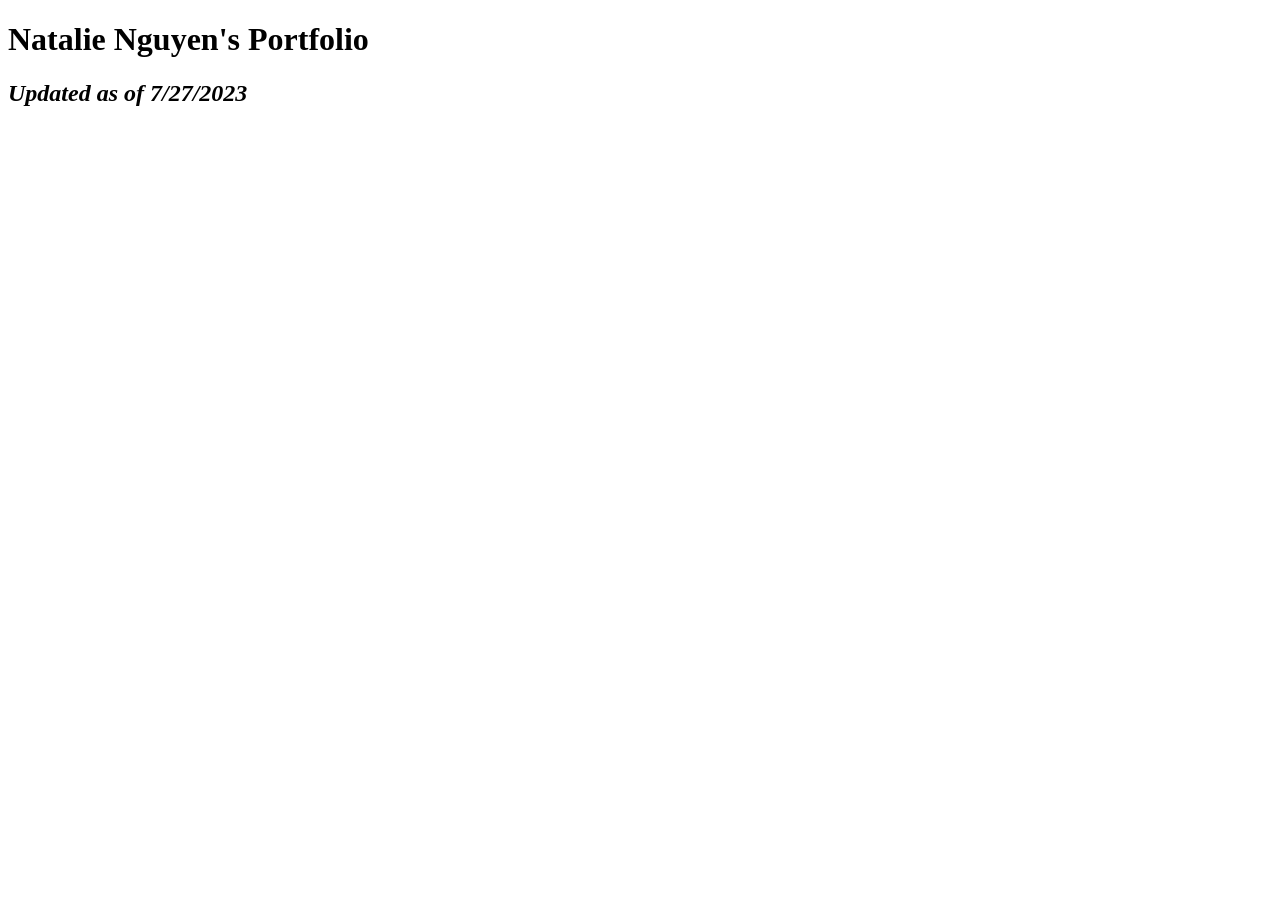
==== index.html @ ccc2b7fa "Update index.html" ====
<!DOCTYPE html>
    <html lang="en">
    <head>
        <meta charset="UTF-8">
        <meta name="viewport" content="width=device-width, initial-scale=1.0">

        <!--==================== UNICONS ====================-->
        
        
        <!--==================== SWIPER CSS ====================-->
        <link rel="stylesheet" href="">
        
        <!--==================== CSS ====================-->
        <link rel="stylesheet" href="">

        <title>Natalie Nguyen's Portfolio</title>
    </head>
    <body>
        <!--==================== HEADER ====================-->
        <header class="header" id="header">
            <h1>Natalie Nguyen's Portfolio</h1>
                <em><h2>Updated as of 7/27/2023</h2>
            </em>
            </p>
        </header>

        <!--==================== MAIN ====================-->
        <main class="main">
            <!--==================== HOME ====================-->
            <section class="home section" id="home">
                
            </section>

            <!--==================== ABOUT ====================-->
            <section class="about section" id="about">
                
            </section>

            <!--==================== SKILLS ====================-->
            <section class="skills section" id="skills">

            </section>

            <!--==================== QUALIFICATION ====================-->
            <section class="qualification section">

            </section>

            <!--==================== SERVICES ====================-->
            <section class="services section" id="services">
                
            </section>

            <!--==================== PORTFOLIO ====================-->
            <section class="portfolio section" id="portfolio">
                
            </section>

            <!--==================== PROJECT IN MIND ====================-->
            <section class="project section">

            </section>

            <!--==================== TESTIMONIAL ====================-->
            <section class="testimonial section">
                
            </section>

            <!--==================== CONTACT ME ====================-->
            <section class="contact section" id="contact">

            </section>
        </main>

        <!--==================== FOOTER ====================-->
        <footer class="footer">
         
        </footer>
        
        <!--==================== SCROLL TOP ====================-->
        

        <!--==================== SWIPER JS ====================-->
        <script src=""></script>

        <!--==================== MAIN JS ====================-->
        <script src=""></script>
    </body>
</html>
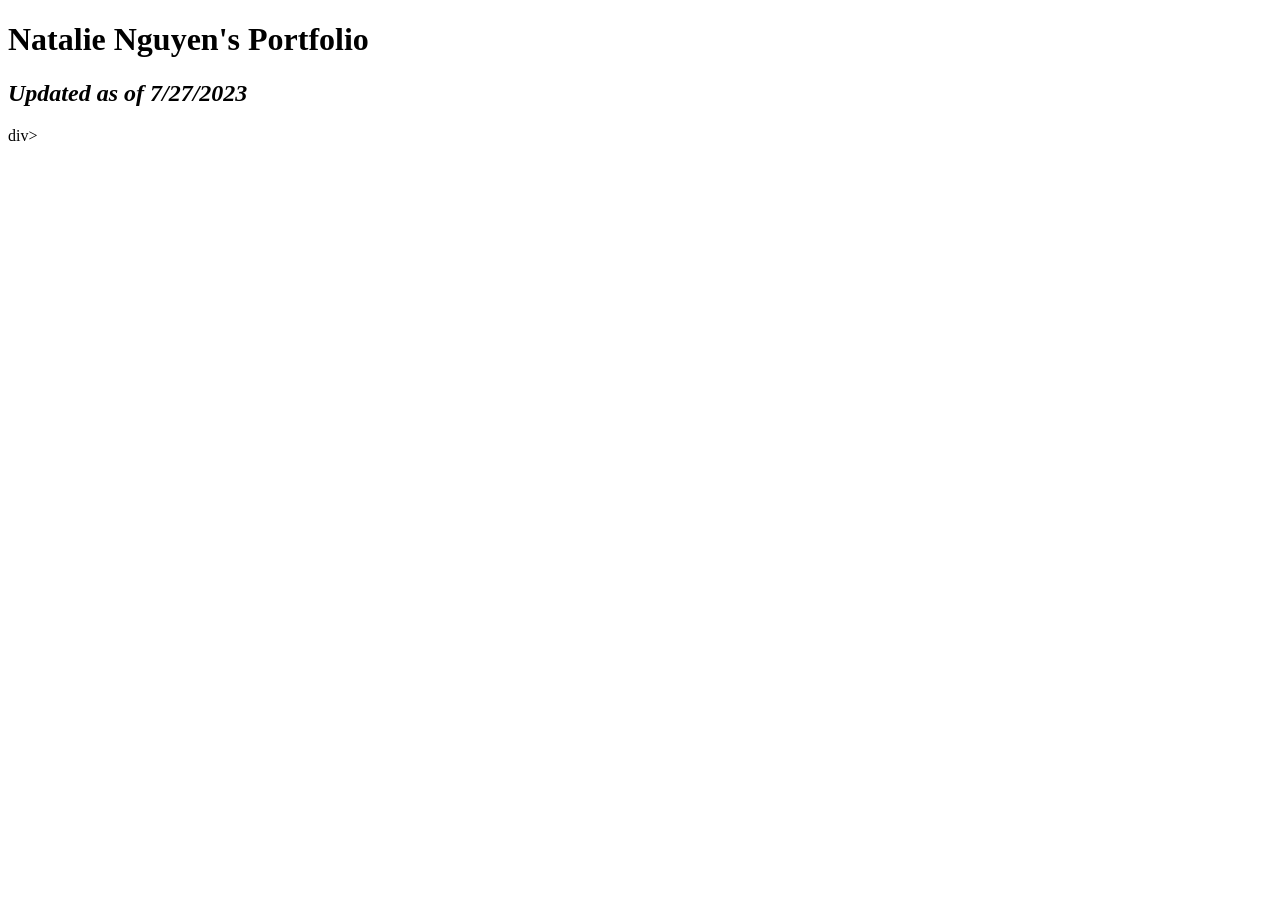
==== commit 92f9c23e: "Update index.html" ====
--- a/index.html
+++ b/index.html
@@ -23,7 +23,6 @@
             </em>
             </p>
         </header>
-
         <!--==================== MAIN ====================-->
         <main class="main">
             <!--==================== HOME ====================-->
@@ -33,9 +32,16 @@
 
             <!--==================== ABOUT ====================-->
             <section class="about section" id="about">
-                
+                <script>
+                    $(function(){
+                        $("#includedContent").load("about.html");
+                    });
+                </script>
             </section>
 
+            <body>
+                <div id="includedContent"></div>div>
+            </body>
             <!--==================== SKILLS ====================-->
             <section class="skills section" id="skills">
 
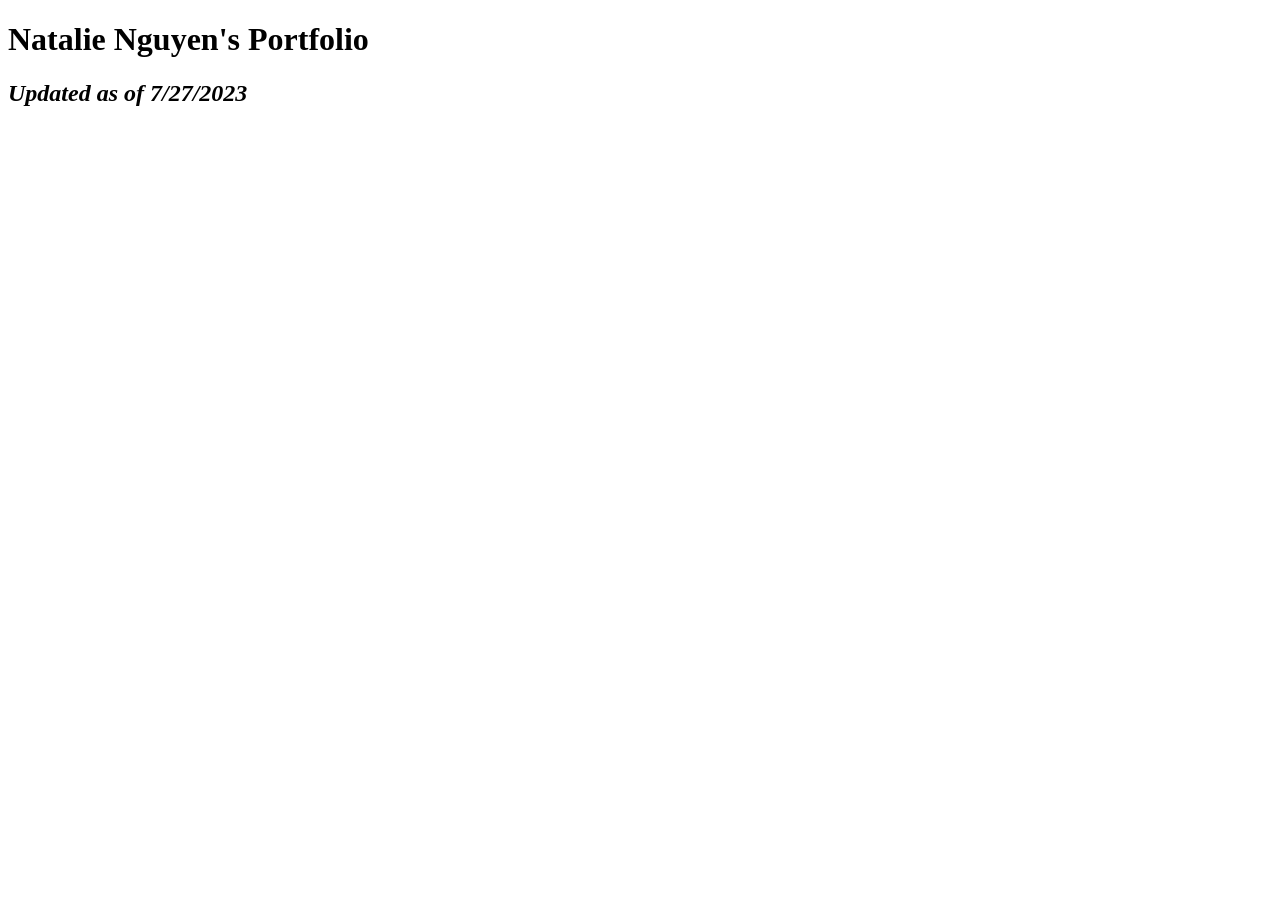
==== commit 7d41535a: "Update index.html" ====
--- a/index.html
+++ b/index.html
@@ -23,6 +23,20 @@
             </em>
             </p>
         </header>
+
+        <section class="about section" id="about">
+            <script>
+                $(function(){
+                    $("#includedContent").load("about.html");
+                });
+            </script>
+        </section>
+
+        <body>
+            <div id="includedContent"></div>
+        </body>
+
+    </section>
         <!--==================== MAIN ====================-->
         <main class="main">
             <!--==================== HOME ====================-->
@@ -31,17 +45,7 @@
             </section>
 
             <!--==================== ABOUT ====================-->
-            <section class="about section" id="about">
-                <script>
-                    $(function(){
-                        $("#includedContent").load("about.html");
-                    });
-                </script>
-            </section>
-
-            <body>
-                <div id="includedContent"></div>div>
-            </body>
+        
             <!--==================== SKILLS ====================-->
             <section class="skills section" id="skills">
 
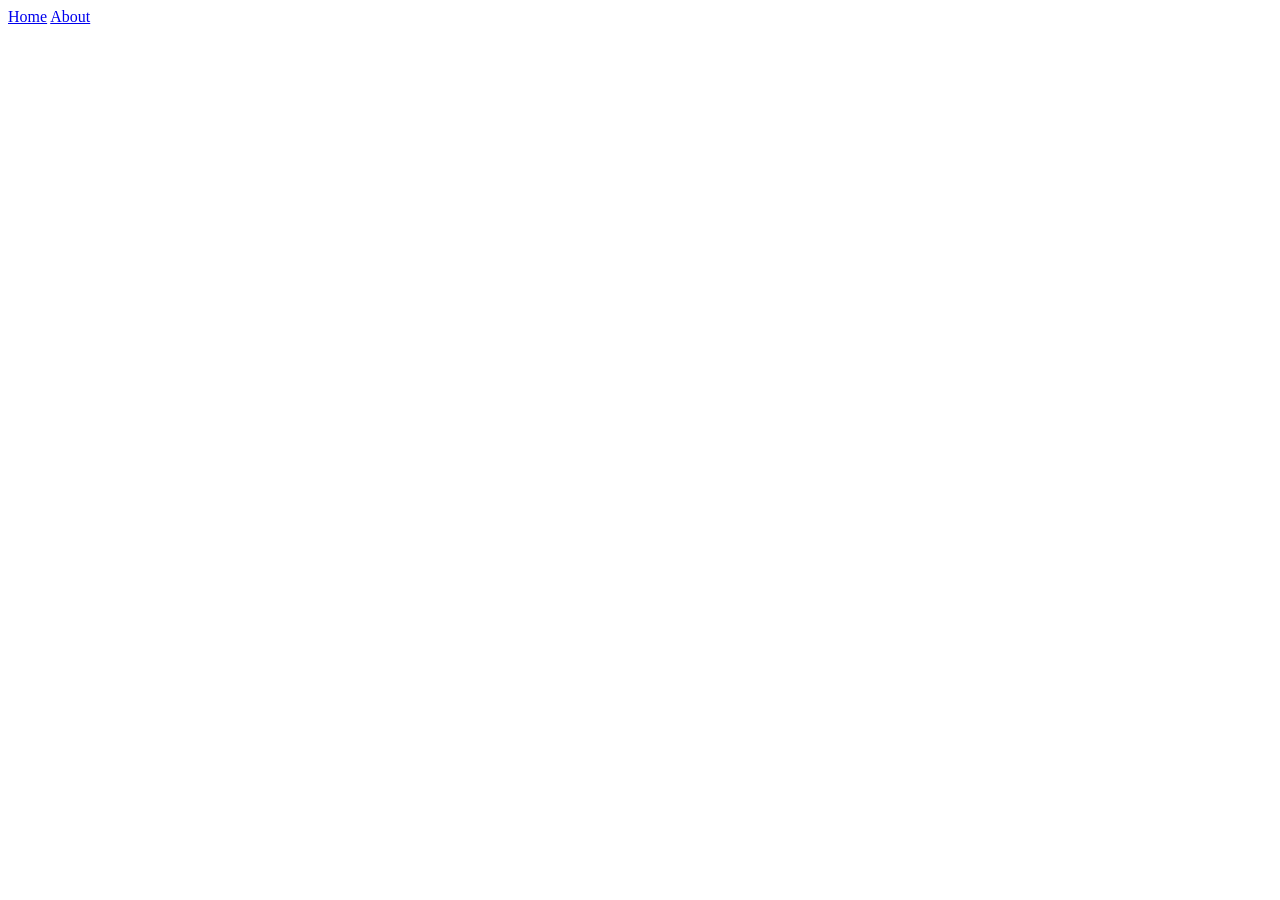
==== commit b8549a41: "Update index.html" ====
--- a/index.html
+++ b/index.html
@@ -1,99 +1,15 @@
 <!DOCTYPE html>
-    <html lang="en">
-    <head>
-        <meta charset="UTF-8">
-        <meta name="viewport" content="width=device-width, initial-scale=1.0">
-
-        <!--==================== UNICONS ====================-->
-        
-        
-        <!--==================== SWIPER CSS ====================-->
-        <link rel="stylesheet" href="">
-        
-        <!--==================== CSS ====================-->
-        <link rel="stylesheet" href="">
-
-        <title>Natalie Nguyen's Portfolio</title>
-    </head>
-    <body>
-        <!--==================== HEADER ====================-->
-        <header class="header" id="header">
-            <h1>Natalie Nguyen's Portfolio</h1>
-                <em><h2>Updated as of 7/27/2023</h2>
-            </em>
-            </p>
-        </header>
-
-        <section class="about section" id="about">
-            <script>
-                $(function(){
-                    $("#includedContent").load("about.html");
-                });
-            </script>
-        </section>
-
-        <body>
-            <div id="includedContent"></div>
-        </body>
-
-    </section>
-        <!--==================== MAIN ====================-->
-        <main class="main">
-            <!--==================== HOME ====================-->
-            <section class="home section" id="home">
-                
-            </section>
-
-            <!--==================== ABOUT ====================-->
-        
-            <!--==================== SKILLS ====================-->
-            <section class="skills section" id="skills">
-
-            </section>
-
-            <!--==================== QUALIFICATION ====================-->
-            <section class="qualification section">
-
-            </section>
-
-            <!--==================== SERVICES ====================-->
-            <section class="services section" id="services">
-                
-            </section>
-
-            <!--==================== PORTFOLIO ====================-->
-            <section class="portfolio section" id="portfolio">
-                
-            </section>
-
-            <!--==================== PROJECT IN MIND ====================-->
-            <section class="project section">
-
-            </section>
-
-            <!--==================== TESTIMONIAL ====================-->
-            <section class="testimonial section">
-                
-            </section>
-
-            <!--==================== CONTACT ME ====================-->
-            <section class="contact section" id="contact">
-
-            </section>
-        </main>
-
-        <!--==================== FOOTER ====================-->
-        <footer class="footer">
-         
-        </footer>
-        
-        <!--==================== SCROLL TOP ====================-->
-        
-
-        <!--==================== SWIPER JS ====================-->
-        <script src=""></script>
-
-        <!--==================== MAIN JS ====================-->
-        <script src=""></script>
-    </body>
+<html lang="en">
+  <head>
+    <meta charset="UTF-8" />
+    <meta http-equiv="X-UA-Compatible" content="IE=edge" />
+    <meta name="viewport" content="width=device-width, initial-scale=1.0" />
+    <title>Business website</title>
+  </head>
+  <body>
+    <nav>
+      <a href="./index.html">Home</a>
+      <a href="./about.html">About</a>
+    </nav>
+  </body>
 </html>
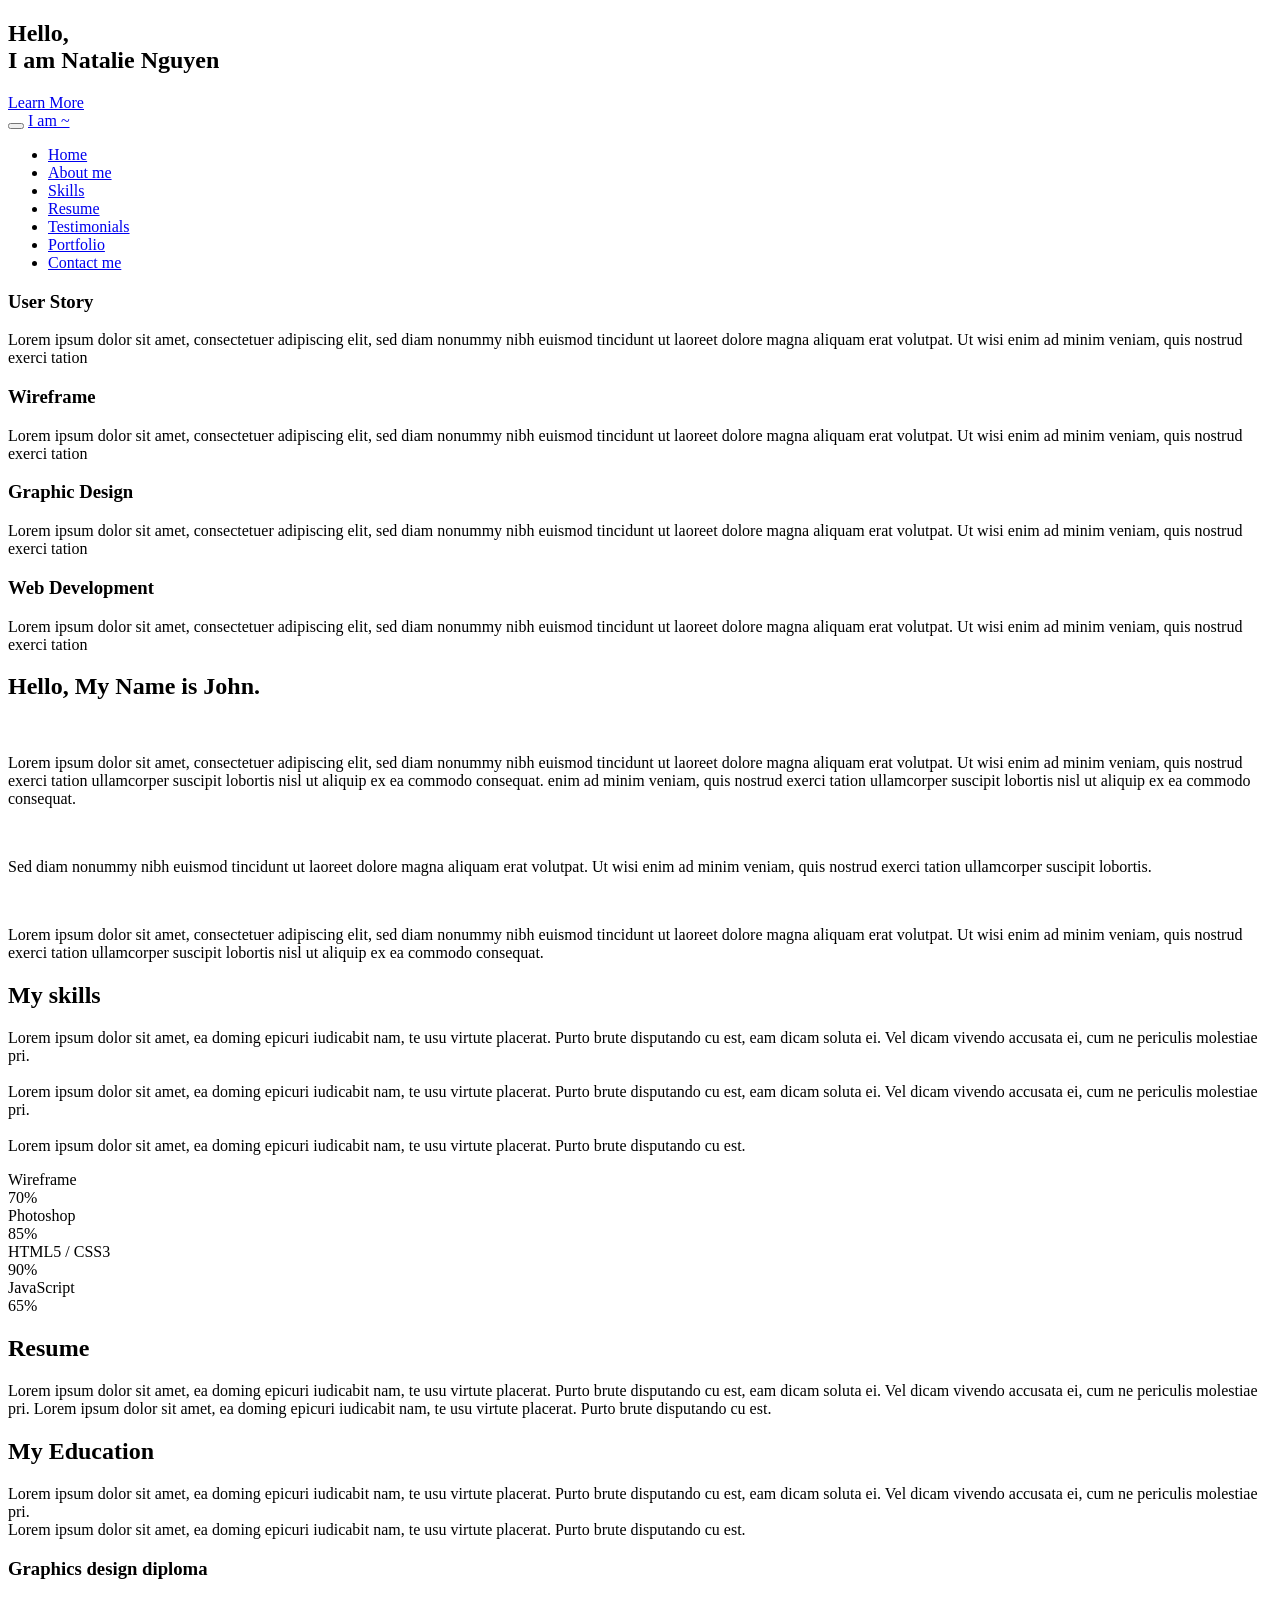
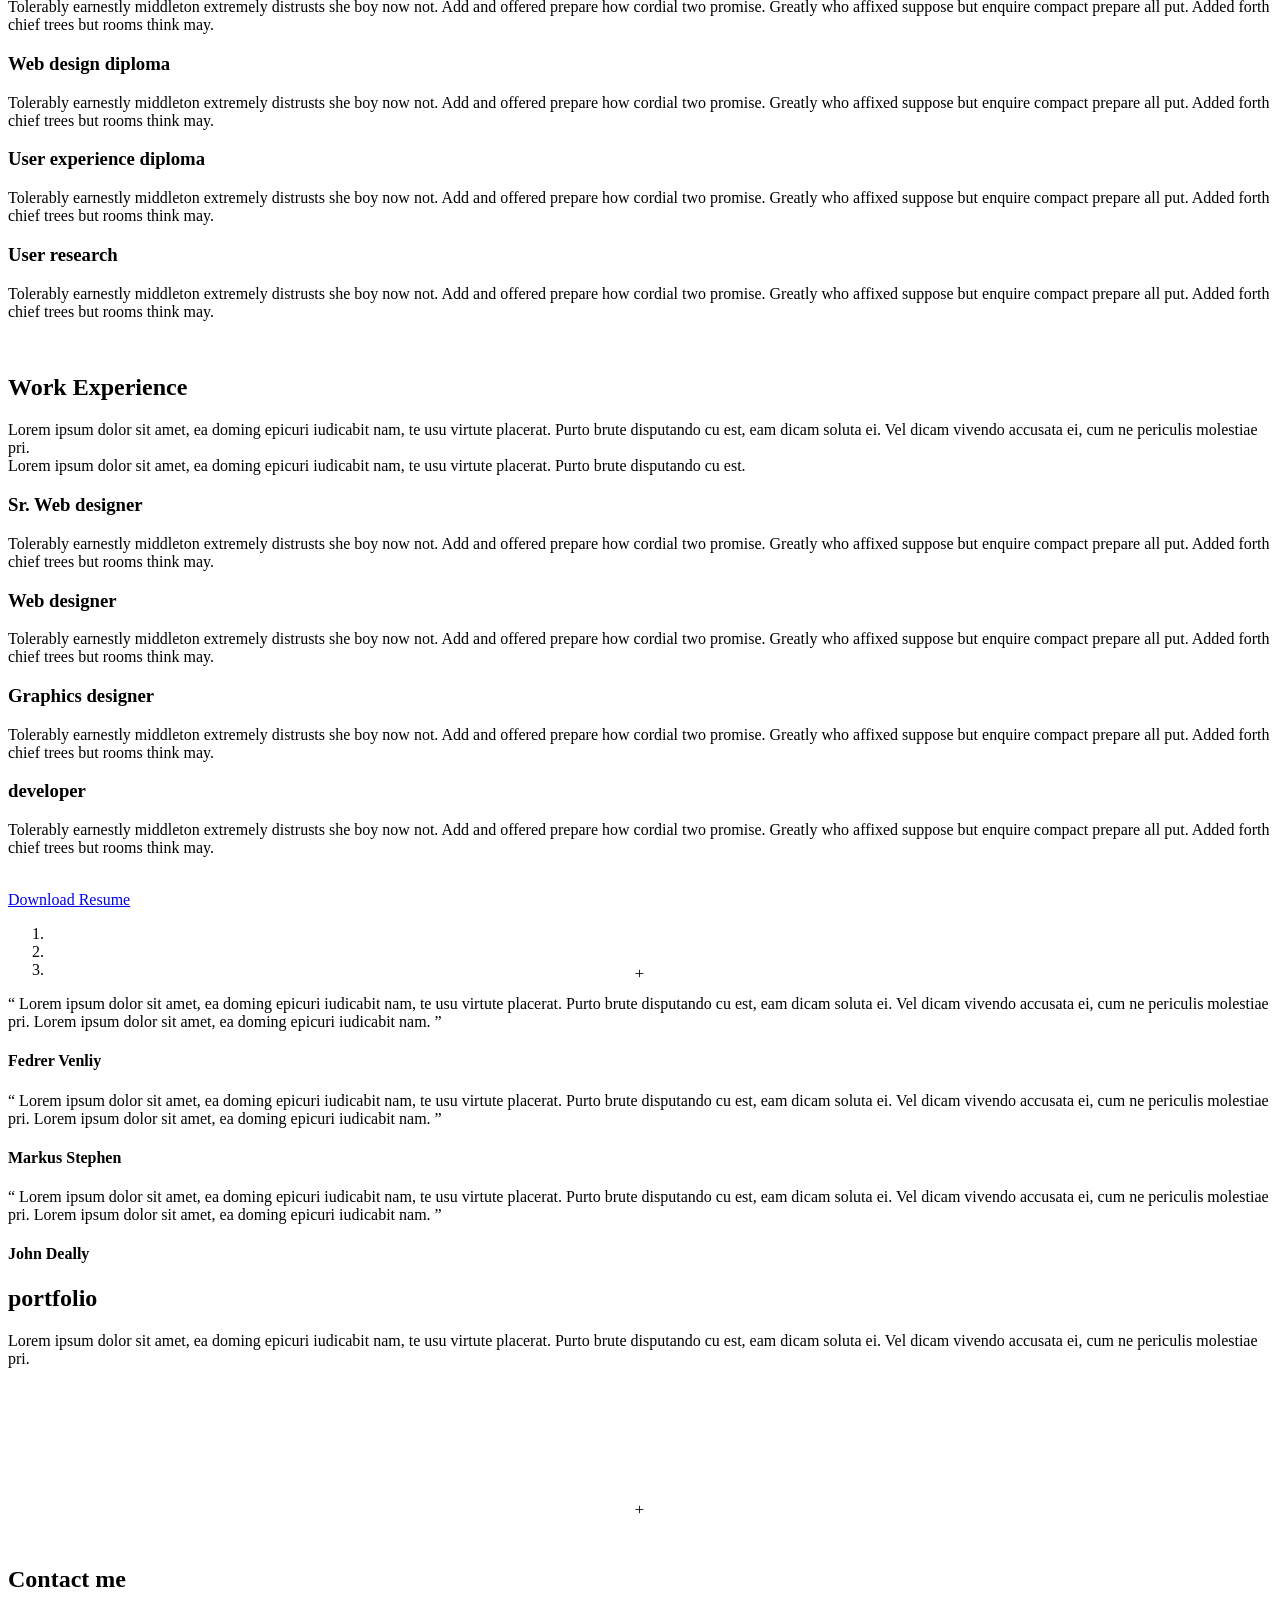
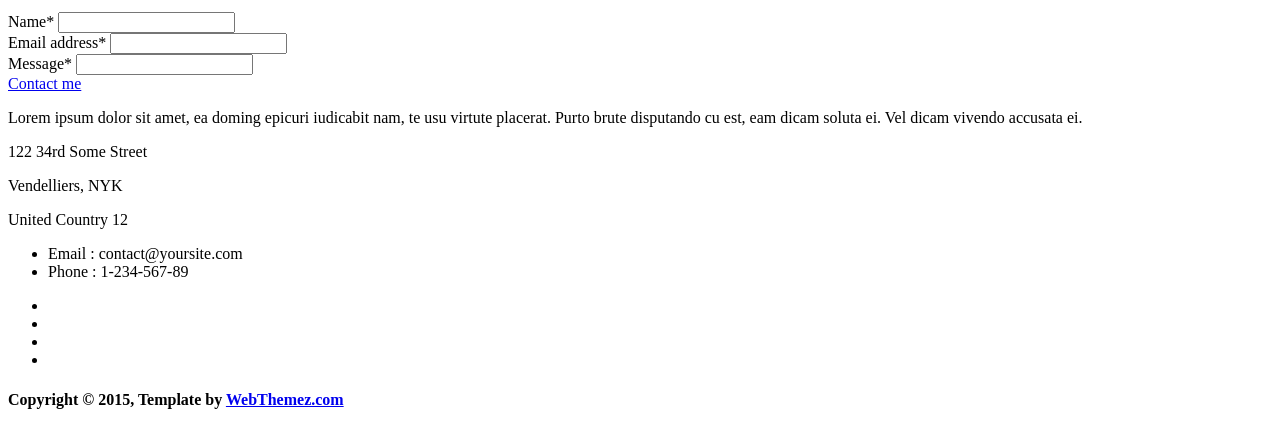
==== commit 6ce38a51: "Update index.html" ====
--- a/index.html
+++ b/index.html
@@ -1,15 +1,670 @@
 <!DOCTYPE html>
 <html lang="en">
   <head>
-    <meta charset="UTF-8" />
-    <meta http-equiv="X-UA-Compatible" content="IE=edge" />
-    <meta name="viewport" content="width=device-width, initial-scale=1.0" />
-    <title>Business website</title>
+    <meta charset="utf-8">
+    <meta http-equiv="X-UA-Compatible" content="IE=edge">
+    
+    <title>Natalie Nguyen Portfolio</title>
+
+    <!-- Mobile Specific Metas
+  ================================================== -->
+    <meta name="viewport" content="width=device-width, initial-scale=1">
+    
+    <!-- CSS
+  ================================================== -->
+    <!-- Bootstrap -->
+    <link href="assets/css/bootstrap.min.css" rel="stylesheet"> 
+    <link rel="stylesheet" href="css/font-awesome.min.css"> 
+    <link rel="stylesheet" href="css/animate.css"> 
+    <link rel="stylesheet" href="css/prettyPhoto.css"> 
+    <link rel="stylesheet" href="css/style.css"> 
+
+    <!-- HTML5 shim and Respond.js for IE8 support of HTML5 elements and media queries -->
+    <!-- WARNING: Respond.js doesn't work if you view the page via file:// -->
+    <!--[if lt IE 9]>
+      <script src="https://oss.maxcdn.com/html5shiv/3.7.2/html5shiv.min.js"></script>
+      <script src="https://oss.maxcdn.com/respond/1.4.2/respond.min.js"></script>
+    <![endif]-->
   </head>
-  <body>
-    <nav>
-      <a href="./index.html">Home</a>
-      <a href="./about.html">About</a>
-    </nav>
+   <body data-spy="scroll" data-target=".main-nav">
+    
+    <section id="section-banner">
+    	<div class="container">
+    		<div class="row">
+    			<div class="banner-content wow fadeInRight">
+    				<h2 class="title"> 
+	    					Hello,<br/>
+							<span>
+				I am Natalie Nguyen <br/> 
+							</span>
+    				</h2>
+
+    				<a href="#" class="btn btn-default">Learn More</a>
+    			</div>
+    		</div>
+    	</div>
+    </section>
+
+    <!-- section menu start -->
+
+    <section class="section-menu">
+    	<div class="navbar navbar-default main-nav" role="navigation" >
+    		<div class="container" >
+    			<div class="navbar-header">
+    				<button class="navbar-toggle collapsed" data-target="#bs-example-navbar-collapse-1" data-toggle="collapse">
+    					<span class="sr-only"></span>
+    					<span class="icon-bar"></span>
+    					<span class="icon-bar"></span>
+    					<span class="icon-bar"></span>
+    				</button>
+				
+					<a href="#" class="navbar-brand">I am ~</a>
+    			</div>  <!-- navbar-header end -->
+    			<!-- main nav  -->
+
+    			<div class="collapse navbar-collapse navigation" id="bs-example-navbar-collapse-1" role="navigation">
+    				<ul class="nav navbar-nav navbar-right">
+    					<li class="active"><a href="#section-banner">Home </a></li>
+    					<li><a href="#section-profile">About me </a></li>
+    					<li><a href="#section-skill">Skills </a></li>
+    					<li><a href="#section-resume">Resume </a></li>
+    					<li><a href="#section-testimonial">Testimonials </a></li>
+    					<li><a href="#section-portfolio">Portfolio </a></li>
+    					<li><a href="#section-contact">Contact me </a></li>
+    				</ul>
+    			</div><!-- /.navbar-collapse -->
+    		</div><!-- /.container-fluid -->
+    	</div>
+    </section>
+    <!-- section menu end -->
+ <section id="section-overview" class="section-padding">
+		<div class="container">
+			<div class="row">
+						<div class="service-wrapper">
+							<div class="service-inner wow fadeInRight" data-wow-delay=".2s">
+								<i class="fa fa-users"></i>
+								<div class="service-box">
+									<h3>User Story</h3>
+									<p>Lorem ipsum dolor sit amet, consectetuer adipiscing elit, sed diam nonummy nibh euismod tincidunt ut laoreet dolore magna aliquam erat volutpat. Ut wisi enim ad minim veniam, quis nostrud exerci tation</p>
+								</div>
+							</div> <!-- service -inner  -->
+							<div class="service-inner wow fadeInRight" data-wow-delay=".5s">
+								<i class="fa fa-bank"></i>
+								<div class="service-box">
+									<h3>Wireframe</h3>
+									<p>Lorem ipsum dolor sit amet, consectetuer adipiscing elit, sed diam nonummy nibh euismod tincidunt ut laoreet dolore magna aliquam erat volutpat. Ut wisi enim ad minim veniam, quis nostrud exerci tation</p>
+								</div>
+							</div>  <!-- service -inner  -->
+							<div class="service-inner wow fadeInRight" data-wow-delay=".8s">
+								<i class="fa fa-pencil"></i>
+								<div class="service-box">
+									<h3>Graphic Design</h3>
+									<p>Lorem ipsum dolor sit amet, consectetuer adipiscing elit, sed diam nonummy nibh euismod tincidunt ut laoreet dolore magna aliquam erat volutpat. Ut wisi enim ad minim veniam, quis nostrud exerci tation</p>
+								</div>
+							</div> <!-- service -inner  -->
+							<div class="service-inner wow fadeInRight" data-wow-delay="1.1s">
+								<i class="fa fa-globe"></i>
+								<div class="service-box">
+									<h3>Web Development</h3>
+									<p>Lorem ipsum dolor sit amet, consectetuer adipiscing elit, sed diam nonummy nibh euismod tincidunt ut laoreet dolore magna aliquam erat volutpat. Ut wisi enim ad minim veniam, quis nostrud exerci tation</p>
+								</div>
+							</div>  <!-- service -inner  -->
+						</div>
+					</div><!-- row end -->
+		</div>
+	</section>
+	<!-- section overview end -->
+
+	<!-- section profile start -->
+
+	<section id="section-profile" class="section-padding">
+		<div class="profile-bg visible-md visible-lg"></div>
+		<div class="container">
+			<div class="row">
+				<div class="col-md-7 col-sm-12 pull-right">
+					<div class="profile-desc wow fadeInRight">
+						 <h2 class="section-title uppercase">Hello, My Name is John.</h2>
+<br/>
+                                    <p>
+                                        Lorem ipsum dolor sit amet, consectetuer adipiscing elit, sed diam nonummy nibh euismod tincidunt ut laoreet dolore magna aliquam erat volutpat. Ut wisi enim ad minim veniam, quis nostrud exerci tation ullamcorper suscipit lobortis nisl ut aliquip ex ea commodo consequat. enim ad minim veniam, quis nostrud exerci tation ullamcorper suscipit lobortis nisl ut aliquip ex ea commodo consequat.
+                                    </p>
+ <br/>
+ 
+
+                                    <p class="text-grey animated bounceInUp" style="opacity: 1;">
+                                        Sed diam nonummy nibh euismod tincidunt ut laoreet dolore magna aliquam erat volutpat. Ut wisi enim ad minim veniam, quis nostrud exerci tation ullamcorper suscipit lobortis.
+                                    </p>
+<br/>
+                                    <p class="text-grey animated bounceInUp" style="opacity: 1;">
+                                        Lorem ipsum dolor sit amet, consectetuer adipiscing elit, sed diam nonummy nibh euismod tincidunt ut laoreet dolore magna aliquam erat volutpat. Ut wisi enim ad minim veniam, quis nostrud exerci tation ullamcorper suscipit lobortis nisl ut aliquip ex ea commodo consequat.
+                                    </p>
+					  
+					</div>
+					
+					
+				</div>
+			</div> <!-- row end -->
+		</div><!-- container end -->
+	</section>
+	<!-- section profile end -->
+
+	<!-- section skill start -->
+
+	<section id="section-skill" class="section-padding">
+		<div class="container">
+			<div class="row">
+				<div class="col-md-12">
+					<h2 class="heading-title">My skills</h2>
+				</div>
+				<div class="col-md-6 col-sm-6 wow fadeInLeft">
+					<div class="skill-desc">
+						<p>Lorem ipsum dolor sit amet, ea doming epicuri iudicabit nam, te usu virtute placerat. Purto brute disputando cu est, eam dicam soluta ei. Vel dicam vivendo accusata ei, cum ne periculis molestiae pri. 
+						<br>
+						<br> 
+						Lorem ipsum dolor sit amet, ea doming epicuri iudicabit nam, te usu virtute placerat. Purto brute disputando cu est, eam dicam soluta ei. Vel dicam vivendo accusata ei, cum ne periculis molestiae pri. 
+						<br>
+						<br>
+						Lorem ipsum dolor sit amet, ea doming epicuri iudicabit nam, te usu virtute placerat. Purto brute disputando cu est.</p>
+
+						 
+					</div>
+				</div>
+
+				<div class="col-md-6 col-sm-6 wow fadeInRight" >
+					<div class="skill-box wow fadeInDown" data-wow-delay=".2s">
+						<label> Wireframe</label>
+						<div class="progress">
+							<div class="progress-bar" role="progress-bar" aria-valuemin="0" aria-valuenow="70" aria-valuemax="100" style="width: 70%;" >
+								70%
+							</div>
+						</div>
+					</div>
+					<div class="skill-box wow fadeInDown" data-wow-delay=".4s">
+						<label> Photoshop</label>
+						<div class="progress">
+							<div class="progress-bar" role="progress-bar" aria-valuemin="0" aria-valuenow="85" aria-valuemax="100" style="width: 85%;" >
+								85%
+							</div>
+						</div>
+					</div>
+					<div class="skill-box wow fadeInDown" data-wow-delay=".6s">
+						<label> HTML5 / CSS3</label>
+						<div class="progress">
+							<div class="progress-bar" role="progress-bar" aria-valuemin="0" aria-valuenow="90" aria-valuemax="100" style="width: 90%;" >
+								90%
+							</div>
+						</div>
+					</div>
+					<div class="skill-box wow fadeInDown" data-wow-delay=".8s">
+						<label> JavaScript </label>
+						<div class="progress">
+							<div class="progress-bar" role="progress-bar" aria-valuemin="0" aria-valuenow="65" aria-valuemax="100" style="width: 65%;" >
+								65%
+							</div>
+						</div>
+					</div>
+				</div>
+			</div>
+		</div>
+	</section>
+	<!-- section skill End -->
+
+	<!-- Resume start -->
+
+	<section id="section-resume" class="section-padding">
+		<div class="container">
+			<div class="row">
+				<div class="col-md-12 text-center wow fadeInUp">
+					<h2 class="heading-title">Resume</h2>
+					<p>Lorem ipsum dolor sit amet, ea doming epicuri iudicabit nam, te usu virtute placerat. Purto brute disputando cu est, eam dicam soluta ei. Vel dicam vivendo accusata ei, cum ne periculis molestiae pri. Lorem ipsum dolor sit amet, ea doming epicuri iudicabit nam, te usu virtute placerat. Purto brute disputando cu est.</p>
+ 
+				</div>
+			</div>
+		</div>
+	</section>
+
+	<section id="resume-details" class="section-padding">
+	
+	
+<div class="container">
+<div class="row">
+    <div class="col-md-12 wow fadeInLeft">
+					
+					<div class="resume-inner">
+					<h2 class="heading-title">My Education</h2>
+						<p>Lorem ipsum dolor sit amet, ea doming epicuri iudicabit nam, te usu virtute placerat. Purto brute disputando cu est, eam dicam soluta ei. Vel dicam vivendo accusata ei, cum ne periculis molestiae pri. 
+						<br> 
+						Lorem ipsum dolor sit amet, ea doming epicuri iudicabit nam, te usu virtute placerat. Purto brute disputando cu est.</p>
+					</div>
+				</div>
+</div>
+	<div class="row">
+
+        <div class="timeline-centered">
+
+        <article class="timeline-entry">
+
+            <div class="timeline-entry-inner">
+
+                <div class="timeline-icon bg-success">
+                    <i class="entypo-feather"></i>
+                </div>
+
+                <div class="timeline-label">
+                    <h3 class="resume-title">Graphics design diploma</h3>  
+                    <p>Tolerably earnestly middleton extremely distrusts she boy now not. Add and offered prepare how cordial two promise. Greatly who affixed suppose but enquire compact prepare all put. Added forth chief trees but rooms think may.</p>
+                </div>
+            </div>
+
+        </article>
+
+
+        <article class="timeline-entry">
+
+            <div class="timeline-entry-inner">
+
+                <div class="timeline-icon bg-secondary">
+                    <i class="entypo-suitcase"></i>
+                </div>
+
+                <div class="timeline-label">
+                   <h3 class="resume-title">Web design diploma</h3>
+                     <p>Tolerably earnestly middleton extremely distrusts she boy now not. Add and offered prepare how cordial two promise. Greatly who affixed suppose but enquire compact prepare all put. Added forth chief trees but rooms think may.</p>
+                </div>
+            </div>
+
+        </article>
+
+
+        <article class="timeline-entry">
+
+            <div class="timeline-entry-inner">
+
+                <div class="timeline-icon bg-info">
+                    <i class="entypo-location"></i>
+                </div>
+
+                <div class="timeline-label">
+                    <h3 class="resume-title">User experience diploma</h3>
+                    <p>Tolerably earnestly middleton extremely distrusts she boy now not. Add and offered prepare how cordial two promise. Greatly who affixed suppose but enquire compact prepare all put. Added forth chief trees but rooms think may.</p>
+                </div>
+            </div>
+
+        </article>
+
+
+        <article class="timeline-entry">
+
+            <div class="timeline-entry-inner">
+
+                <div class="timeline-icon bg-warning">
+                    <i class="entypo-camera"></i>
+                </div>
+
+                <div class="timeline-label">
+                    <h3 class="resume-title">User research</h3>
+
+                    <p>Tolerably earnestly middleton extremely distrusts she boy now not. Add and offered prepare how cordial two promise. Greatly who affixed suppose but enquire compact prepare all put. Added forth chief trees but rooms think may.</p>
+                </div>
+            </div>
+
+        </article>
+
+
+        <article class="timeline-entry begin">
+
+            <div class="timeline-entry-inner">
+
+                <div class="timeline-icon" style="-webkit-transform: rotate(-90deg); -moz-transform: rotate(-90deg);">
+                    <i class="entypo-flight"></i> +
+                </div>
+
+            </div>
+
+        </article>
+
+    </div>
+
+    
+	</div>
+</div>
+	
+<div class="container">
+<div class="row">
+    <div class="col-md-12 wow fadeInLeft">
+					
+					<div class="resume-inner">
+					<h2 class="heading-title">Work Experience</h2>
+						<p>Lorem ipsum dolor sit amet, ea doming epicuri iudicabit nam, te usu virtute placerat. Purto brute disputando cu est, eam dicam soluta ei. Vel dicam vivendo accusata ei, cum ne periculis molestiae pri. 
+						<br> 
+						Lorem ipsum dolor sit amet, ea doming epicuri iudicabit nam, te usu virtute placerat. Purto brute disputando cu est.</p>
+					</div>
+				</div>
+</div>
+	<div class="row">
+
+        <div class="timeline-centered">
+
+        <article class="timeline-entry">
+
+            <div class="timeline-entry-inner">
+
+                <div class="timeline-icon bg-success">
+                    <i class="entypo-feather"></i>
+                </div>
+
+                <div class="timeline-label">
+                    <h3 class="resume-title">Sr. Web designer</h3>  
+                    <p>Tolerably earnestly middleton extremely distrusts she boy now not. Add and offered prepare how cordial two promise. Greatly who affixed suppose but enquire compact prepare all put. Added forth chief trees but rooms think may.</p>
+                </div>
+            </div>
+
+        </article>
+
+
+        <article class="timeline-entry">
+
+            <div class="timeline-entry-inner">
+
+                <div class="timeline-icon bg-secondary">
+                    <i class="entypo-suitcase"></i>
+                </div>
+
+                <div class="timeline-label">
+                   <h3 class="resume-title">Web designer</h3>
+                     <p>Tolerably earnestly middleton extremely distrusts she boy now not. Add and offered prepare how cordial two promise. Greatly who affixed suppose but enquire compact prepare all put. Added forth chief trees but rooms think may.</p>
+                </div>
+            </div>
+
+        </article>
+
+
+        <article class="timeline-entry">
+
+            <div class="timeline-entry-inner">
+
+                <div class="timeline-icon bg-info">
+                    <i class="entypo-location"></i>
+                </div>
+
+                <div class="timeline-label">
+                    <h3 class="resume-title">Graphics designer</h3>
+                    <p>Tolerably earnestly middleton extremely distrusts she boy now not. Add and offered prepare how cordial two promise. Greatly who affixed suppose but enquire compact prepare all put. Added forth chief trees but rooms think may.</p>
+                </div>
+            </div>
+
+        </article>
+
+
+        <article class="timeline-entry">
+
+            <div class="timeline-entry-inner">
+
+                <div class="timeline-icon bg-warning">
+                    <i class="entypo-camera"></i>
+                </div>
+
+                <div class="timeline-label">
+                    <h3 class="resume-title">developer</h3>
+
+                    <p>Tolerably earnestly middleton extremely distrusts she boy now not. Add and offered prepare how cordial two promise. Greatly who affixed suppose but enquire compact prepare all put. Added forth chief trees but rooms think may.</p>
+                </div>
+            </div>
+
+        </article>
+
+
+        <article class="timeline-entry begin">
+
+            <div class="timeline-entry-inner">
+
+                <div class="timeline-icon" style="-webkit-transform: rotate(-90deg); -moz-transform: rotate(-90deg);">
+                    <i class="entypo-flight"></i> +
+                </div>
+
+            </div>
+
+        </article>
+
+    </div>
+
+    <a href="#" class="btn btn-default featured">Download Resume</a>
+	</div>
+</div>
+	 
+	</section>
+	<!-- Resume end -->
+	
+	<!-- section testimonial start -->
+
+	<section id="section-testimonial" class="section-padding">
+		<div class="container">
+			<div class="row">
+				<div class="col-md-12">
+					<div class="carousel slide text-center" id="testimonial-carousel">
+						 <ol class="carousel-indicators">
+						    <li data-target="#testimonial-carousel" data-slide-to="0" class="active"></li>
+						    <li data-target="#testimonial-carousel" data-slide-to="1"></li>
+						    <li data-target="#testimonial-carousel" data-slide-to="2"></li>
+						  </ol>
+						<div class="carousel-inner">
+							<div class="item active">
+								<p>“ Lorem ipsum dolor sit amet, ea doming epicuri iudicabit nam, te usu virtute placerat. Purto brute disputando cu est, eam dicam soluta ei. Vel dicam vivendo accusata ei, cum ne periculis molestiae pri. Lorem ipsum dolor sit amet, ea doming epicuri iudicabit nam. ”</p>
+
+								<h4 class="client-name">Fedrer Venliy</h4>
+							</div>
+							<div class="item">
+								<p>“ Lorem ipsum dolor sit amet, ea doming epicuri iudicabit nam, te usu virtute placerat. Purto brute disputando cu est, eam dicam soluta ei. Vel dicam vivendo accusata ei, cum ne periculis molestiae pri. Lorem ipsum dolor sit amet, ea doming epicuri iudicabit nam. ”</p>
+
+								<h4 class="client-name">Markus Stephen</h4>
+							</div>
+							<div class="item ">
+								<p>“ Lorem ipsum dolor sit amet, ea doming epicuri iudicabit nam, te usu virtute placerat. Purto brute disputando cu est, eam dicam soluta ei. Vel dicam vivendo accusata ei, cum ne periculis molestiae pri. Lorem ipsum dolor sit amet, ea doming epicuri iudicabit nam. ”</p>
+
+								<h4 class="client-name">John Deally</h4>
+							</div>
+						</div>
+					</div>
+				</div>
+			</div>
+		</div>
+	</section>
+	<!-- section testimonial end -->
+
+	<!-- section portfolio start -->
+
+	<section id="section-portfolio" class="section-padding">
+		<div class="container">
+			<div class="row">
+				<div class="col-md-12 text-center wow fadeInUp">
+					<div class="section-heading">
+						<h2 class="heading-title">portfolio</h2>
+						<p>Lorem ipsum dolor sit amet, ea doming epicuri iudicabit nam, te usu virtute placerat. Purto brute disputando cu est, eam dicam soluta ei. Vel dicam vivendo accusata ei, cum ne periculis molestiae pri. </p>
+					</div>
+				</div>
+			</div>
+
+			<div class="row">
+				
+				<div class="col-md-4 col-sm-4">
+					<div class="portfolio-box">
+						<img src="images/portfolio/portfolio_pic1.jpg" alt="" class="img-responsive">
+						<div class="image-overlay text-center">
+							<a href="images/portfolio/portfolio_pic1.jpg" data-rel="prettyPhoto"><i class="fa fa-arrows-alt"></i></a>
+						</div>
+					</div>
+				</div> <!-- col-md-4 end -->
+				<div class="col-md-4 col-sm-4">
+					<div class="portfolio-box">
+						<img src="images/portfolio/portfolio_pic2.jpg" alt="" class="img-responsive">
+						<div class="image-overlay text-center">
+							<a href="images/portfolio/portfolio_pic2.jpg" data-rel="prettyPhoto"><i class="fa fa-arrows-alt"></i></a>
+						</div>
+					</div>
+				</div> <!-- col-md-4 end 3step-->
+				<div class="col-md-4 col-sm-4">
+					<div class="portfolio-box">
+						<img src="images/portfolio/portfolio_pic3.jpg" alt="" class="img-responsive">
+						<div class="image-overlay text-center">
+							<a href="images/portfolio/portfolio_pic3.jpg" data-rel="prettyPhoto"><i class="fa fa-arrows-alt"></i></a>
+						</div>
+					</div>
+				</div> <!-- col-md-4 end -->
+				<div class="clearfix"></div>
+				<div class="col-md-4 col-sm-4">
+					<div class="portfolio-box">
+						<img src="images/portfolio/portfolio_pic4.jpg" alt="" class="img-responsive">
+						<div class="image-overlay text-center">
+							<a href="images/portfolio/portfolio_pic4.jpg" data-rel="prettyPhoto"><i class="fa fa-arrows-alt"></i></a>
+						</div>
+					</div>
+				</div> <!-- col-md-4 end -->
+				<div class="col-md-4 col-sm-4">
+					<div class="portfolio-box">
+						<img src="images/portfolio/portfolio_pic5.jpg" alt="" class="img-responsive">
+						<div class="image-overlay text-center">
+							<a href="images/portfolioportfolio_pic5.jpg" data-rel="prettyPhoto"><i class="fa fa-arrows-alt"></i></a>
+						</div>
+					</div>
+				</div> <!-- col-md-4 end 6 step --> 
+
+				<div class="col-md-4 col-sm-4">
+					<div class="portfolio-box">
+						<img src="images/portfolio/portfolio_pic6.jpg" alt="" class="img-responsive">
+						<div class="image-overlay text-center">
+							<a href="images/portfolio/portfolio_pic6.jpg" data-rel="prettyPhoto"><i class="fa fa-arrows-alt"></i></a>
+						</div>
+					</div>
+				</div> <!-- col-md-4 end -->
+				<div class="clearfix"></div>
+				<div class="col-md-4 col-sm-4">
+					<div class="portfolio-box">
+						<img src="images/portfolio/portfolio_pic7.jpg" alt="" class="img-responsive">
+						<div class="image-overlay text-center">
+							<a href="images/portfolio/portfolio_pic7.jpg" data-rel="prettyPhoto"><i class="fa fa-arrows-alt"></i></a>
+						</div>
+					</div>
+				</div> <!-- col-md-4 end -->
+				<div class="col-md-4 col-sm-4">
+					<div class="portfolio-box">
+						<img src="images/portfolio/portfolio_pic8.jpg" alt="" class="img-responsive">
+						<div class="image-overlay text-center">
+							<a href="images/portfolio/portfolio_pic8.jpg" data-rel="prettyPhoto"><i class="fa fa-arrows-alt"></i></a>
+						</div>
+					</div>
+				</div> <!-- col-md-4 end -->
+				<div class="col-md-4 col-sm-4">
+					<div class="portfolio-box">
+						<img src="images/portfolio/portfolio_pic9.jpg" alt="" class="img-responsive">
+						<div class="image-overlay text-center">
+							<a href="images/portfolio/portfolio_pic9.jpg" data-rel="prettyPhoto"><i class="fa fa-arrows-alt"></i></a>
+						</div>
+					</div>
+				</div> <!-- col-md-4 end -->
+			</div>
+		</div>
+	</section>
+	<!-- section portfolio endt -->
+
+	<!-- section contact start -->
+
+	<section id="section-contact" class="section-padding">
+		<div class="container">
+			<div class="row">
+				<div class="col-md-12">
+					<h2 class="heading-title">Contact me</h2>
+				</div>
+			</div>
+			<div class="row">
+
+				<div class="col-md-6 col-sm-6 wow fadeInRight">
+					<div class="contact-form">
+						<form class="contact-box">
+							<div class="form-group">
+								<label>Name*</label>
+								<input type="text" class="form-control">
+							</div>
+
+							<div class="form-group">
+								<label>Email address*</label>
+								<input type="text" class="form-control">
+							</div>
+
+							<div class="form-group">
+								<label>Message*</label>
+								<input type="text" class="form-control">
+							</div>
+						</form>
+
+						<div class="row">
+							<div class="col-md-12">
+								<a href="#" class="btn btn-default">Contact me</a>
+							</div>
+						</div>
+					</div>
+				</div>
+					<div class="col-md-6 col-sm-6 wow fadeInLeft">
+					<div class="contact-left">
+						<p>Lorem ipsum dolor sit amet, ea doming epicuri iudicabit nam, te usu virtute placerat. Purto brute disputando cu est, eam dicam soluta ei. Vel dicam vivendo accusata ei.</p>
+						<div class="location">
+							<p>122 34rd Some Street</p>
+							<p>Vendelliers, NYK</p>
+							<p>United Country 12</p>
+						</div>
+						<ul>
+							<li><span>Email :</span> <a>contact@yoursite.com</a></li>
+							<li><span>Phone :</span> <a>1-234-567-89</a></li>
+						</ul>
+					</div>
+				</div>
+			</div>
+		</div>
+	</section>
+	<!-- section contact end -->
+
+	<footer id="section-footer">
+		<div class="container">
+			<div class="row">
+				<div class="col-md-12 text-center">
+					<ul class="socail-link list-inline">
+						<li><a href="#"><i class="fa fa-twitter"></i></a></li>
+						<li><a href="#"><i class="fa fa-facebook"></i></a></li> 
+						<li><a href="#"><i class="fa fa-google-plus"></i></a></li> 
+						<li><a href="#"><i class="fa fa-linkedin"></i></a></li>
+					</ul>
+					<h4>Copyright © 2015, Template by <a href="http://webthemez.com">WebThemez.com</a></h4>
+
+					
+				</div>
+			</div>
+		</div>
+	</footer>
+
+    <!-- jQuery (necessary for Bootstrap's JavaScript plugins) -->
+    <script src="https://ajax.googleapis.com/ajax/libs/jquery/1.11.2/jquery.min.js"></script>
+    <!-- Include all compiled plugins (below), or include individual files as needed -->
+    <!-- initialize jQuery Library -->
+    <script type="text/javascript" src="js/jquery.js"></script>
+    <!-- Bootstrap jQuery -->
+    <script type="text/javascript" src="assets/js/bootstrap.min.js"></script>
+    <!-- PrettyPhoto -->
+    <script type="text/javascript" src="js/jquery.prettyPhoto.js"></script>
+    <!-- Wow Animation -->
+    <script type="text/javascript" src="js/wow.min.js"></script>
+    <!-- singlepagenav -->
+    <script src="js/jquery.singlePageNav.js"></script>
+    <!-- Eeasing -->
+    <script type="text/javascript" src="js/jquery.easing.1.3.js"></script>
+    <!-- Sticky Menu -->
+    <script src="js/jquery.sticky.js"></script>
+    <script type="text/javascript" src="js/custom.js"></script> 
+	<script>
+		 $(".main-nav").sticky();
+	</script>
+
+	<script> 
+        new WOW().init();
+    
+    </script>
   </body>
 </html>
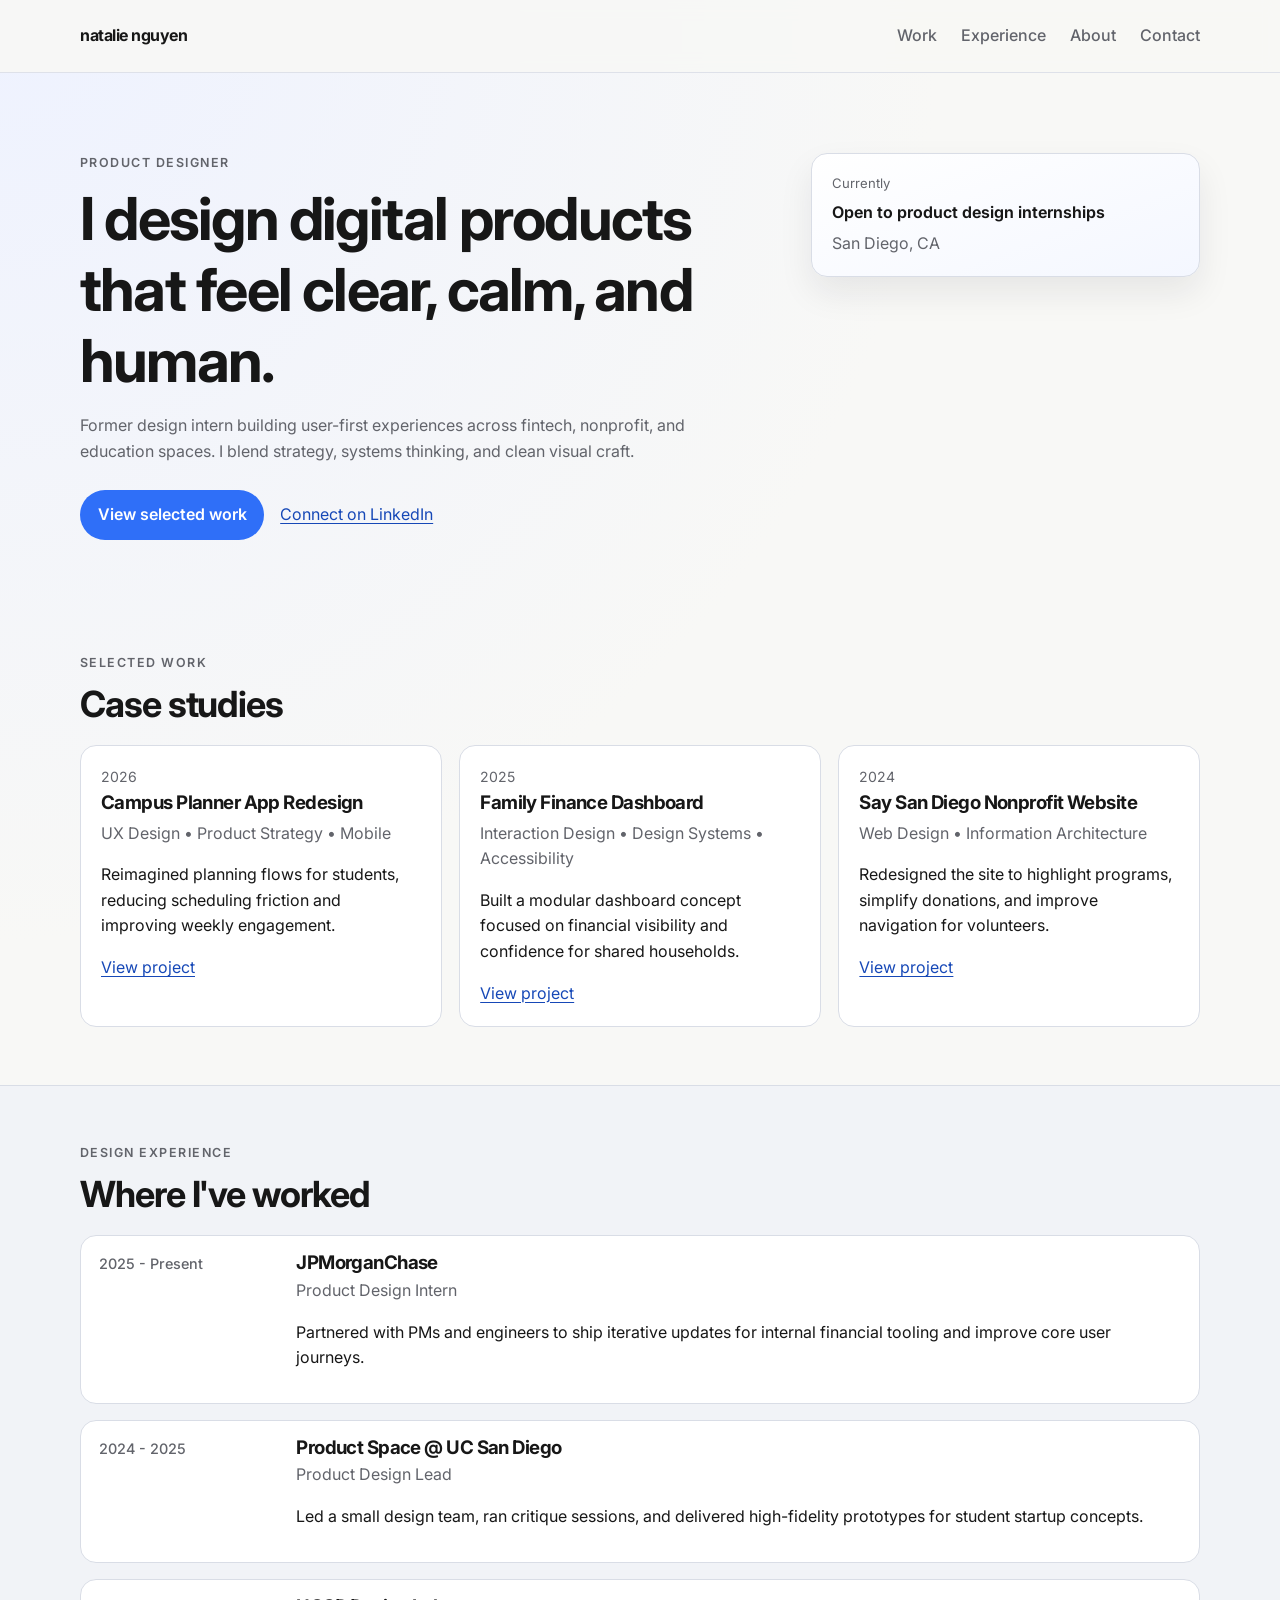
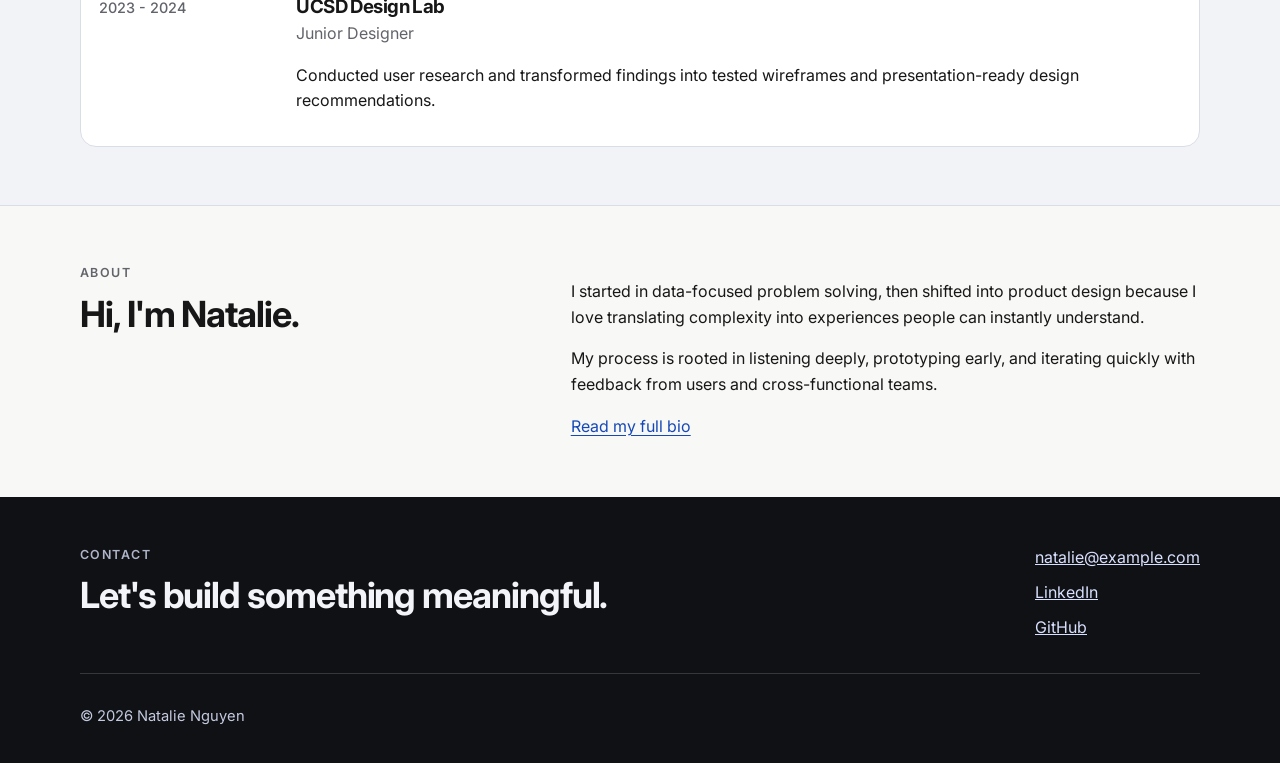
==== commit 38f2bf83: "Build modern portfolio website redesign Co-authored-by: GnatGnuyen <GnatGnuyen@users.noreply.github." ====
--- a/index.html
+++ b/index.html
@@ -1,670 +1,193 @@
 <!DOCTYPE html>
 <html lang="en">
   <head>
-    <meta charset="utf-8">
-    <meta http-equiv="X-UA-Compatible" content="IE=edge">
-    
-    <title>Natalie Nguyen Portfolio</title>
+    <meta charset="UTF-8">
+    <meta name="viewport" content="width=device-width, initial-scale=1.0">
+    <title>Natalie Nguyen | Portfolio</title>
+    <meta
+      name="description"
+      content="Portfolio of Natalie Nguyen - product designer creating thoughtful digital experiences."
+    >
+    <link rel="preconnect" href="https://fonts.googleapis.com">
+    <link rel="preconnect" href="https://fonts.gstatic.com" crossorigin>
+    <link
+      href="https://fonts.googleapis.com/css2?family=Inter:wght@400;500;600;700;800&display=swap"
+      rel="stylesheet"
+    >
+    <link rel="stylesheet" href="./styles.css">
+  </head>
+  <body>
+    <a class="skip-link" href="#main-content">Skip to content</a>
 
-    <!-- Mobile Specific Metas
-  ================================================== -->
-    <meta name="viewport" content="width=device-width, initial-scale=1">
-    
-    <!-- CSS
-  ================================================== -->
-    <!-- Bootstrap -->
-    <link href="assets/css/bootstrap.min.css" rel="stylesheet"> 
-    <link rel="stylesheet" href="css/font-awesome.min.css"> 
-    <link rel="stylesheet" href="css/animate.css"> 
-    <link rel="stylesheet" href="css/prettyPhoto.css"> 
-    <link rel="stylesheet" href="css/style.css"> 
+    <header class="site-header">
+      <div class="container nav-wrap">
+        <a class="brand" href="#top">natalie nguyen</a>
+        <button class="menu-toggle" id="menu-toggle" aria-expanded="false" aria-controls="site-nav">
+          Menu
+        </button>
+        <nav id="site-nav" class="site-nav" aria-label="Main navigation">
+          <a href="#work">Work</a>
+          <a href="#experience">Experience</a>
+          <a href="#about">About</a>
+          <a href="#contact">Contact</a>
+        </nav>
+      </div>
+    </header>
 
-    <!-- HTML5 shim and Respond.js for IE8 support of HTML5 elements and media queries -->
-    <!-- WARNING: Respond.js doesn't work if you view the page via file:// -->
-    <!--[if lt IE 9]>
-      <script src="https://oss.maxcdn.com/html5shiv/3.7.2/html5shiv.min.js"></script>
-      <script src="https://oss.maxcdn.com/respond/1.4.2/respond.min.js"></script>
-    <![endif]-->
-  </head>
-   <body data-spy="scroll" data-target=".main-nav">
-    
-    <section id="section-banner">
-    	<div class="container">
-    		<div class="row">
-    			<div class="banner-content wow fadeInRight">
-    				<h2 class="title"> 
-	    					Hello,<br/>
-							<span>
-				I am Natalie Nguyen <br/> 
-							</span>
-    				</h2>
+    <main id="main-content">
+      <section id="top" class="hero">
+        <div class="container hero-grid">
+          <div>
+            <p class="eyebrow">Product Designer</p>
+            <h1>
+              I design digital products that feel clear, calm, and human.
+            </h1>
+            <p class="hero-copy">
+              Former design intern building user-first experiences across fintech,
+              nonprofit, and education spaces. I blend strategy, systems thinking,
+              and clean visual craft.
+            </p>
+            <div class="hero-actions">
+              <a class="button" href="#work">View selected work</a>
+              <a class="text-link" href="https://www.linkedin.com/" target="_blank" rel="noreferrer">
+                Connect on LinkedIn
+              </a>
+            </div>
+          </div>
+          <aside class="hero-card" aria-label="Quick profile">
+            <p class="card-label">Currently</p>
+            <p class="card-main">Open to product design internships</p>
+            <p class="card-sub">San Diego, CA</p>
+          </aside>
+        </div>
+      </section>
 
-    				<a href="#" class="btn btn-default">Learn More</a>
-    			</div>
-    		</div>
-    	</div>
-    </section>
+      <section id="work" class="section">
+        <div class="container">
+          <div class="section-head">
+            <p class="eyebrow">Selected Work</p>
+            <h2>Case studies</h2>
+          </div>
+          <div class="work-grid">
+            <article class="work-card">
+              <p class="work-year">2026</p>
+              <h3>Campus Planner App Redesign</h3>
+              <p class="work-tags">UX Design • Product Strategy • Mobile</p>
+              <p>
+                Reimagined planning flows for students, reducing scheduling friction and
+                improving weekly engagement.
+              </p>
+              <a href="#" class="text-link">View project</a>
+            </article>
 
-    <!-- section menu start -->
+            <article class="work-card">
+              <p class="work-year">2025</p>
+              <h3>Family Finance Dashboard</h3>
+              <p class="work-tags">Interaction Design • Design Systems • Accessibility</p>
+              <p>
+                Built a modular dashboard concept focused on financial visibility and
+                confidence for shared households.
+              </p>
+              <a href="#" class="text-link">View project</a>
+            </article>
 
-    <section class="section-menu">
-    	<div class="navbar navbar-default main-nav" role="navigation" >
-    		<div class="container" >
-    			<div class="navbar-header">
-    				<button class="navbar-toggle collapsed" data-target="#bs-example-navbar-collapse-1" data-toggle="collapse">
-    					<span class="sr-only"></span>
-    					<span class="icon-bar"></span>
-    					<span class="icon-bar"></span>
-    					<span class="icon-bar"></span>
-    				</button>
-				
-					<a href="#" class="navbar-brand">I am ~</a>
-    			</div>  <!-- navbar-header end -->
-    			<!-- main nav  -->
+            <article class="work-card">
+              <p class="work-year">2024</p>
+              <h3>Say San Diego Nonprofit Website</h3>
+              <p class="work-tags">Web Design • Information Architecture</p>
+              <p>
+                Redesigned the site to highlight programs, simplify donations, and
+                improve navigation for volunteers.
+              </p>
+              <a href="#" class="text-link">View project</a>
+            </article>
+          </div>
+        </div>
+      </section>
 
-    			<div class="collapse navbar-collapse navigation" id="bs-example-navbar-collapse-1" role="navigation">
-    				<ul class="nav navbar-nav navbar-right">
-    					<li class="active"><a href="#section-banner">Home </a></li>
-    					<li><a href="#section-profile">About me </a></li>
-    					<li><a href="#section-skill">Skills </a></li>
-    					<li><a href="#section-resume">Resume </a></li>
-    					<li><a href="#section-testimonial">Testimonials </a></li>
-    					<li><a href="#section-portfolio">Portfolio </a></li>
-    					<li><a href="#section-contact">Contact me </a></li>
-    				</ul>
-    			</div><!-- /.navbar-collapse -->
-    		</div><!-- /.container-fluid -->
-    	</div>
-    </section>
-    <!-- section menu end -->
- <section id="section-overview" class="section-padding">
-		<div class="container">
-			<div class="row">
-						<div class="service-wrapper">
-							<div class="service-inner wow fadeInRight" data-wow-delay=".2s">
-								<i class="fa fa-users"></i>
-								<div class="service-box">
-									<h3>User Story</h3>
-									<p>Lorem ipsum dolor sit amet, consectetuer adipiscing elit, sed diam nonummy nibh euismod tincidunt ut laoreet dolore magna aliquam erat volutpat. Ut wisi enim ad minim veniam, quis nostrud exerci tation</p>
-								</div>
-							</div> <!-- service -inner  -->
-							<div class="service-inner wow fadeInRight" data-wow-delay=".5s">
-								<i class="fa fa-bank"></i>
-								<div class="service-box">
-									<h3>Wireframe</h3>
-									<p>Lorem ipsum dolor sit amet, consectetuer adipiscing elit, sed diam nonummy nibh euismod tincidunt ut laoreet dolore magna aliquam erat volutpat. Ut wisi enim ad minim veniam, quis nostrud exerci tation</p>
-								</div>
-							</div>  <!-- service -inner  -->
-							<div class="service-inner wow fadeInRight" data-wow-delay=".8s">
-								<i class="fa fa-pencil"></i>
-								<div class="service-box">
-									<h3>Graphic Design</h3>
-									<p>Lorem ipsum dolor sit amet, consectetuer adipiscing elit, sed diam nonummy nibh euismod tincidunt ut laoreet dolore magna aliquam erat volutpat. Ut wisi enim ad minim veniam, quis nostrud exerci tation</p>
-								</div>
-							</div> <!-- service -inner  -->
-							<div class="service-inner wow fadeInRight" data-wow-delay="1.1s">
-								<i class="fa fa-globe"></i>
-								<div class="service-box">
-									<h3>Web Development</h3>
-									<p>Lorem ipsum dolor sit amet, consectetuer adipiscing elit, sed diam nonummy nibh euismod tincidunt ut laoreet dolore magna aliquam erat volutpat. Ut wisi enim ad minim veniam, quis nostrud exerci tation</p>
-								</div>
-							</div>  <!-- service -inner  -->
-						</div>
-					</div><!-- row end -->
-		</div>
-	</section>
-	<!-- section overview end -->
+      <section id="experience" class="section alt">
+        <div class="container">
+          <div class="section-head">
+            <p class="eyebrow">Design Experience</p>
+            <h2>Where I've worked</h2>
+          </div>
+          <div class="timeline">
+            <article>
+              <div class="timeline-meta">2025 - Present</div>
+              <div>
+                <h3>JPMorganChase</h3>
+                <p class="timeline-role">Product Design Intern</p>
+                <p>
+                  Partnered with PMs and engineers to ship iterative updates for
+                  internal financial tooling and improve core user journeys.
+                </p>
+              </div>
+            </article>
+            <article>
+              <div class="timeline-meta">2024 - 2025</div>
+              <div>
+                <h3>Product Space @ UC San Diego</h3>
+                <p class="timeline-role">Product Design Lead</p>
+                <p>
+                  Led a small design team, ran critique sessions, and delivered
+                  high-fidelity prototypes for student startup concepts.
+                </p>
+              </div>
+            </article>
+            <article>
+              <div class="timeline-meta">2023 - 2024</div>
+              <div>
+                <h3>UCSD Design Lab</h3>
+                <p class="timeline-role">Junior Designer</p>
+                <p>
+                  Conducted user research and transformed findings into tested wireframes
+                  and presentation-ready design recommendations.
+                </p>
+              </div>
+            </article>
+          </div>
+        </div>
+      </section>
 
-	<!-- section profile start -->
+      <section id="about" class="section">
+        <div class="container about-grid">
+          <div>
+            <p class="eyebrow">About</p>
+            <h2>Hi, I'm Natalie.</h2>
+          </div>
+          <div>
+            <p>
+              I started in data-focused problem solving, then shifted into product
+              design because I love translating complexity into experiences people
+              can instantly understand.
+            </p>
+            <p>
+              My process is rooted in listening deeply, prototyping early, and
+              iterating quickly with feedback from users and cross-functional teams.
+            </p>
+            <a class="text-link" href="./about.html">Read my full bio</a>
+          </div>
+        </div>
+      </section>
+    </main>
 
-	<section id="section-profile" class="section-padding">
-		<div class="profile-bg visible-md visible-lg"></div>
-		<div class="container">
-			<div class="row">
-				<div class="col-md-7 col-sm-12 pull-right">
-					<div class="profile-desc wow fadeInRight">
-						 <h2 class="section-title uppercase">Hello, My Name is John.</h2>
-<br/>
-                                    <p>
-                                        Lorem ipsum dolor sit amet, consectetuer adipiscing elit, sed diam nonummy nibh euismod tincidunt ut laoreet dolore magna aliquam erat volutpat. Ut wisi enim ad minim veniam, quis nostrud exerci tation ullamcorper suscipit lobortis nisl ut aliquip ex ea commodo consequat. enim ad minim veniam, quis nostrud exerci tation ullamcorper suscipit lobortis nisl ut aliquip ex ea commodo consequat.
-                                    </p>
- <br/>
- 
+    <footer id="contact" class="site-footer">
+      <div class="container footer-grid">
+        <div>
+          <p class="eyebrow">Contact</p>
+          <h2>Let's build something meaningful.</h2>
+        </div>
+        <div class="footer-links">
+          <a href="mailto:natalie@example.com">natalie@example.com</a>
+          <a href="https://www.linkedin.com/" target="_blank" rel="noreferrer">LinkedIn</a>
+          <a href="https://github.com/" target="_blank" rel="noreferrer">GitHub</a>
+        </div>
+      </div>
+      <div class="container footer-bottom">
+        <p>&copy; <span id="year"></span> Natalie Nguyen</p>
+      </div>
+    </footer>
 
-                                    <p class="text-grey animated bounceInUp" style="opacity: 1;">
-                                        Sed diam nonummy nibh euismod tincidunt ut laoreet dolore magna aliquam erat volutpat. Ut wisi enim ad minim veniam, quis nostrud exerci tation ullamcorper suscipit lobortis.
-                                    </p>
-<br/>
-                                    <p class="text-grey animated bounceInUp" style="opacity: 1;">
-                                        Lorem ipsum dolor sit amet, consectetuer adipiscing elit, sed diam nonummy nibh euismod tincidunt ut laoreet dolore magna aliquam erat volutpat. Ut wisi enim ad minim veniam, quis nostrud exerci tation ullamcorper suscipit lobortis nisl ut aliquip ex ea commodo consequat.
-                                    </p>
-					  
-					</div>
-					
-					
-				</div>
-			</div> <!-- row end -->
-		</div><!-- container end -->
-	</section>
-	<!-- section profile end -->
-
-	<!-- section skill start -->
-
-	<section id="section-skill" class="section-padding">
-		<div class="container">
-			<div class="row">
-				<div class="col-md-12">
-					<h2 class="heading-title">My skills</h2>
-				</div>
-				<div class="col-md-6 col-sm-6 wow fadeInLeft">
-					<div class="skill-desc">
-						<p>Lorem ipsum dolor sit amet, ea doming epicuri iudicabit nam, te usu virtute placerat. Purto brute disputando cu est, eam dicam soluta ei. Vel dicam vivendo accusata ei, cum ne periculis molestiae pri. 
-						<br>
-						<br> 
-						Lorem ipsum dolor sit amet, ea doming epicuri iudicabit nam, te usu virtute placerat. Purto brute disputando cu est, eam dicam soluta ei. Vel dicam vivendo accusata ei, cum ne periculis molestiae pri. 
-						<br>
-						<br>
-						Lorem ipsum dolor sit amet, ea doming epicuri iudicabit nam, te usu virtute placerat. Purto brute disputando cu est.</p>
-
-						 
-					</div>
-				</div>
-
-				<div class="col-md-6 col-sm-6 wow fadeInRight" >
-					<div class="skill-box wow fadeInDown" data-wow-delay=".2s">
-						<label> Wireframe</label>
-						<div class="progress">
-							<div class="progress-bar" role="progress-bar" aria-valuemin="0" aria-valuenow="70" aria-valuemax="100" style="width: 70%;" >
-								70%
-							</div>
-						</div>
-					</div>
-					<div class="skill-box wow fadeInDown" data-wow-delay=".4s">
-						<label> Photoshop</label>
-						<div class="progress">
-							<div class="progress-bar" role="progress-bar" aria-valuemin="0" aria-valuenow="85" aria-valuemax="100" style="width: 85%;" >
-								85%
-							</div>
-						</div>
-					</div>
-					<div class="skill-box wow fadeInDown" data-wow-delay=".6s">
-						<label> HTML5 / CSS3</label>
-						<div class="progress">
-							<div class="progress-bar" role="progress-bar" aria-valuemin="0" aria-valuenow="90" aria-valuemax="100" style="width: 90%;" >
-								90%
-							</div>
-						</div>
-					</div>
-					<div class="skill-box wow fadeInDown" data-wow-delay=".8s">
-						<label> JavaScript </label>
-						<div class="progress">
-							<div class="progress-bar" role="progress-bar" aria-valuemin="0" aria-valuenow="65" aria-valuemax="100" style="width: 65%;" >
-								65%
-							</div>
-						</div>
-					</div>
-				</div>
-			</div>
-		</div>
-	</section>
-	<!-- section skill End -->
-
-	<!-- Resume start -->
-
-	<section id="section-resume" class="section-padding">
-		<div class="container">
-			<div class="row">
-				<div class="col-md-12 text-center wow fadeInUp">
-					<h2 class="heading-title">Resume</h2>
-					<p>Lorem ipsum dolor sit amet, ea doming epicuri iudicabit nam, te usu virtute placerat. Purto brute disputando cu est, eam dicam soluta ei. Vel dicam vivendo accusata ei, cum ne periculis molestiae pri. Lorem ipsum dolor sit amet, ea doming epicuri iudicabit nam, te usu virtute placerat. Purto brute disputando cu est.</p>
- 
-				</div>
-			</div>
-		</div>
-	</section>
-
-	<section id="resume-details" class="section-padding">
-	
-	
-<div class="container">
-<div class="row">
-    <div class="col-md-12 wow fadeInLeft">
-					
-					<div class="resume-inner">
-					<h2 class="heading-title">My Education</h2>
-						<p>Lorem ipsum dolor sit amet, ea doming epicuri iudicabit nam, te usu virtute placerat. Purto brute disputando cu est, eam dicam soluta ei. Vel dicam vivendo accusata ei, cum ne periculis molestiae pri. 
-						<br> 
-						Lorem ipsum dolor sit amet, ea doming epicuri iudicabit nam, te usu virtute placerat. Purto brute disputando cu est.</p>
-					</div>
-				</div>
-</div>
-	<div class="row">
-
-        <div class="timeline-centered">
-
-        <article class="timeline-entry">
-
-            <div class="timeline-entry-inner">
-
-                <div class="timeline-icon bg-success">
-                    <i class="entypo-feather"></i>
-                </div>
-
-                <div class="timeline-label">
-                    <h3 class="resume-title">Graphics design diploma</h3>  
-                    <p>Tolerably earnestly middleton extremely distrusts she boy now not. Add and offered prepare how cordial two promise. Greatly who affixed suppose but enquire compact prepare all put. Added forth chief trees but rooms think may.</p>
-                </div>
-            </div>
-
-        </article>
-
-
-        <article class="timeline-entry">
-
-            <div class="timeline-entry-inner">
-
-                <div class="timeline-icon bg-secondary">
-                    <i class="entypo-suitcase"></i>
-                </div>
-
-                <div class="timeline-label">
-                   <h3 class="resume-title">Web design diploma</h3>
-                     <p>Tolerably earnestly middleton extremely distrusts she boy now not. Add and offered prepare how cordial two promise. Greatly who affixed suppose but enquire compact prepare all put. Added forth chief trees but rooms think may.</p>
-                </div>
-            </div>
-
-        </article>
-
-
-        <article class="timeline-entry">
-
-            <div class="timeline-entry-inner">
-
-                <div class="timeline-icon bg-info">
-                    <i class="entypo-location"></i>
-                </div>
-
-                <div class="timeline-label">
-                    <h3 class="resume-title">User experience diploma</h3>
-                    <p>Tolerably earnestly middleton extremely distrusts she boy now not. Add and offered prepare how cordial two promise. Greatly who affixed suppose but enquire compact prepare all put. Added forth chief trees but rooms think may.</p>
-                </div>
-            </div>
-
-        </article>
-
-
-        <article class="timeline-entry">
-
-            <div class="timeline-entry-inner">
-
-                <div class="timeline-icon bg-warning">
-                    <i class="entypo-camera"></i>
-                </div>
-
-                <div class="timeline-label">
-                    <h3 class="resume-title">User research</h3>
-
-                    <p>Tolerably earnestly middleton extremely distrusts she boy now not. Add and offered prepare how cordial two promise. Greatly who affixed suppose but enquire compact prepare all put. Added forth chief trees but rooms think may.</p>
-                </div>
-            </div>
-
-        </article>
-
-
-        <article class="timeline-entry begin">
-
-            <div class="timeline-entry-inner">
-
-                <div class="timeline-icon" style="-webkit-transform: rotate(-90deg); -moz-transform: rotate(-90deg);">
-                    <i class="entypo-flight"></i> +
-                </div>
-
-            </div>
-
-        </article>
-
-    </div>
-
-    
-	</div>
-</div>
-	
-<div class="container">
-<div class="row">
-    <div class="col-md-12 wow fadeInLeft">
-					
-					<div class="resume-inner">
-					<h2 class="heading-title">Work Experience</h2>
-						<p>Lorem ipsum dolor sit amet, ea doming epicuri iudicabit nam, te usu virtute placerat. Purto brute disputando cu est, eam dicam soluta ei. Vel dicam vivendo accusata ei, cum ne periculis molestiae pri. 
-						<br> 
-						Lorem ipsum dolor sit amet, ea doming epicuri iudicabit nam, te usu virtute placerat. Purto brute disputando cu est.</p>
-					</div>
-				</div>
-</div>
-	<div class="row">
-
-        <div class="timeline-centered">
-
-        <article class="timeline-entry">
-
-            <div class="timeline-entry-inner">
-
-                <div class="timeline-icon bg-success">
-                    <i class="entypo-feather"></i>
-                </div>
-
-                <div class="timeline-label">
-                    <h3 class="resume-title">Sr. Web designer</h3>  
-                    <p>Tolerably earnestly middleton extremely distrusts she boy now not. Add and offered prepare how cordial two promise. Greatly who affixed suppose but enquire compact prepare all put. Added forth chief trees but rooms think may.</p>
-                </div>
-            </div>
-
-        </article>
-
-
-        <article class="timeline-entry">
-
-            <div class="timeline-entry-inner">
-
-                <div class="timeline-icon bg-secondary">
-                    <i class="entypo-suitcase"></i>
-                </div>
-
-                <div class="timeline-label">
-                   <h3 class="resume-title">Web designer</h3>
-                     <p>Tolerably earnestly middleton extremely distrusts she boy now not. Add and offered prepare how cordial two promise. Greatly who affixed suppose but enquire compact prepare all put. Added forth chief trees but rooms think may.</p>
-                </div>
-            </div>
-
-        </article>
-
-
-        <article class="timeline-entry">
-
-            <div class="timeline-entry-inner">
-
-                <div class="timeline-icon bg-info">
-                    <i class="entypo-location"></i>
-                </div>
-
-                <div class="timeline-label">
-                    <h3 class="resume-title">Graphics designer</h3>
-                    <p>Tolerably earnestly middleton extremely distrusts she boy now not. Add and offered prepare how cordial two promise. Greatly who affixed suppose but enquire compact prepare all put. Added forth chief trees but rooms think may.</p>
-                </div>
-            </div>
-
-        </article>
-
-
-        <article class="timeline-entry">
-
-            <div class="timeline-entry-inner">
-
-                <div class="timeline-icon bg-warning">
-                    <i class="entypo-camera"></i>
-                </div>
-
-                <div class="timeline-label">
-                    <h3 class="resume-title">developer</h3>
-
-                    <p>Tolerably earnestly middleton extremely distrusts she boy now not. Add and offered prepare how cordial two promise. Greatly who affixed suppose but enquire compact prepare all put. Added forth chief trees but rooms think may.</p>
-                </div>
-            </div>
-
-        </article>
-
-
-        <article class="timeline-entry begin">
-
-            <div class="timeline-entry-inner">
-
-                <div class="timeline-icon" style="-webkit-transform: rotate(-90deg); -moz-transform: rotate(-90deg);">
-                    <i class="entypo-flight"></i> +
-                </div>
-
-            </div>
-
-        </article>
-
-    </div>
-
-    <a href="#" class="btn btn-default featured">Download Resume</a>
-	</div>
-</div>
-	 
-	</section>
-	<!-- Resume end -->
-	
-	<!-- section testimonial start -->
-
-	<section id="section-testimonial" class="section-padding">
-		<div class="container">
-			<div class="row">
-				<div class="col-md-12">
-					<div class="carousel slide text-center" id="testimonial-carousel">
-						 <ol class="carousel-indicators">
-						    <li data-target="#testimonial-carousel" data-slide-to="0" class="active"></li>
-						    <li data-target="#testimonial-carousel" data-slide-to="1"></li>
-						    <li data-target="#testimonial-carousel" data-slide-to="2"></li>
-						  </ol>
-						<div class="carousel-inner">
-							<div class="item active">
-								<p>“ Lorem ipsum dolor sit amet, ea doming epicuri iudicabit nam, te usu virtute placerat. Purto brute disputando cu est, eam dicam soluta ei. Vel dicam vivendo accusata ei, cum ne periculis molestiae pri. Lorem ipsum dolor sit amet, ea doming epicuri iudicabit nam. ”</p>
-
-								<h4 class="client-name">Fedrer Venliy</h4>
-							</div>
-							<div class="item">
-								<p>“ Lorem ipsum dolor sit amet, ea doming epicuri iudicabit nam, te usu virtute placerat. Purto brute disputando cu est, eam dicam soluta ei. Vel dicam vivendo accusata ei, cum ne periculis molestiae pri. Lorem ipsum dolor sit amet, ea doming epicuri iudicabit nam. ”</p>
-
-								<h4 class="client-name">Markus Stephen</h4>
-							</div>
-							<div class="item ">
-								<p>“ Lorem ipsum dolor sit amet, ea doming epicuri iudicabit nam, te usu virtute placerat. Purto brute disputando cu est, eam dicam soluta ei. Vel dicam vivendo accusata ei, cum ne periculis molestiae pri. Lorem ipsum dolor sit amet, ea doming epicuri iudicabit nam. ”</p>
-
-								<h4 class="client-name">John Deally</h4>
-							</div>
-						</div>
-					</div>
-				</div>
-			</div>
-		</div>
-	</section>
-	<!-- section testimonial end -->
-
-	<!-- section portfolio start -->
-
-	<section id="section-portfolio" class="section-padding">
-		<div class="container">
-			<div class="row">
-				<div class="col-md-12 text-center wow fadeInUp">
-					<div class="section-heading">
-						<h2 class="heading-title">portfolio</h2>
-						<p>Lorem ipsum dolor sit amet, ea doming epicuri iudicabit nam, te usu virtute placerat. Purto brute disputando cu est, eam dicam soluta ei. Vel dicam vivendo accusata ei, cum ne periculis molestiae pri. </p>
-					</div>
-				</div>
-			</div>
-
-			<div class="row">
-				
-				<div class="col-md-4 col-sm-4">
-					<div class="portfolio-box">
-						<img src="images/portfolio/portfolio_pic1.jpg" alt="" class="img-responsive">
-						<div class="image-overlay text-center">
-							<a href="images/portfolio/portfolio_pic1.jpg" data-rel="prettyPhoto"><i class="fa fa-arrows-alt"></i></a>
-						</div>
-					</div>
-				</div> <!-- col-md-4 end -->
-				<div class="col-md-4 col-sm-4">
-					<div class="portfolio-box">
-						<img src="images/portfolio/portfolio_pic2.jpg" alt="" class="img-responsive">
-						<div class="image-overlay text-center">
-							<a href="images/portfolio/portfolio_pic2.jpg" data-rel="prettyPhoto"><i class="fa fa-arrows-alt"></i></a>
-						</div>
-					</div>
-				</div> <!-- col-md-4 end 3step-->
-				<div class="col-md-4 col-sm-4">
-					<div class="portfolio-box">
-						<img src="images/portfolio/portfolio_pic3.jpg" alt="" class="img-responsive">
-						<div class="image-overlay text-center">
-							<a href="images/portfolio/portfolio_pic3.jpg" data-rel="prettyPhoto"><i class="fa fa-arrows-alt"></i></a>
-						</div>
-					</div>
-				</div> <!-- col-md-4 end -->
-				<div class="clearfix"></div>
-				<div class="col-md-4 col-sm-4">
-					<div class="portfolio-box">
-						<img src="images/portfolio/portfolio_pic4.jpg" alt="" class="img-responsive">
-						<div class="image-overlay text-center">
-							<a href="images/portfolio/portfolio_pic4.jpg" data-rel="prettyPhoto"><i class="fa fa-arrows-alt"></i></a>
-						</div>
-					</div>
-				</div> <!-- col-md-4 end -->
-				<div class="col-md-4 col-sm-4">
-					<div class="portfolio-box">
-						<img src="images/portfolio/portfolio_pic5.jpg" alt="" class="img-responsive">
-						<div class="image-overlay text-center">
-							<a href="images/portfolioportfolio_pic5.jpg" data-rel="prettyPhoto"><i class="fa fa-arrows-alt"></i></a>
-						</div>
-					</div>
-				</div> <!-- col-md-4 end 6 step --> 
-
-				<div class="col-md-4 col-sm-4">
-					<div class="portfolio-box">
-						<img src="images/portfolio/portfolio_pic6.jpg" alt="" class="img-responsive">
-						<div class="image-overlay text-center">
-							<a href="images/portfolio/portfolio_pic6.jpg" data-rel="prettyPhoto"><i class="fa fa-arrows-alt"></i></a>
-						</div>
-					</div>
-				</div> <!-- col-md-4 end -->
-				<div class="clearfix"></div>
-				<div class="col-md-4 col-sm-4">
-					<div class="portfolio-box">
-						<img src="images/portfolio/portfolio_pic7.jpg" alt="" class="img-responsive">
-						<div class="image-overlay text-center">
-							<a href="images/portfolio/portfolio_pic7.jpg" data-rel="prettyPhoto"><i class="fa fa-arrows-alt"></i></a>
-						</div>
-					</div>
-				</div> <!-- col-md-4 end -->
-				<div class="col-md-4 col-sm-4">
-					<div class="portfolio-box">
-						<img src="images/portfolio/portfolio_pic8.jpg" alt="" class="img-responsive">
-						<div class="image-overlay text-center">
-							<a href="images/portfolio/portfolio_pic8.jpg" data-rel="prettyPhoto"><i class="fa fa-arrows-alt"></i></a>
-						</div>
-					</div>
-				</div> <!-- col-md-4 end -->
-				<div class="col-md-4 col-sm-4">
-					<div class="portfolio-box">
-						<img src="images/portfolio/portfolio_pic9.jpg" alt="" class="img-responsive">
-						<div class="image-overlay text-center">
-							<a href="images/portfolio/portfolio_pic9.jpg" data-rel="prettyPhoto"><i class="fa fa-arrows-alt"></i></a>
-						</div>
-					</div>
-				</div> <!-- col-md-4 end -->
-			</div>
-		</div>
-	</section>
-	<!-- section portfolio endt -->
-
-	<!-- section contact start -->
-
-	<section id="section-contact" class="section-padding">
-		<div class="container">
-			<div class="row">
-				<div class="col-md-12">
-					<h2 class="heading-title">Contact me</h2>
-				</div>
-			</div>
-			<div class="row">
-
-				<div class="col-md-6 col-sm-6 wow fadeInRight">
-					<div class="contact-form">
-						<form class="contact-box">
-							<div class="form-group">
-								<label>Name*</label>
-								<input type="text" class="form-control">
-							</div>
-
-							<div class="form-group">
-								<label>Email address*</label>
-								<input type="text" class="form-control">
-							</div>
-
-							<div class="form-group">
-								<label>Message*</label>
-								<input type="text" class="form-control">
-							</div>
-						</form>
-
-						<div class="row">
-							<div class="col-md-12">
-								<a href="#" class="btn btn-default">Contact me</a>
-							</div>
-						</div>
-					</div>
-				</div>
-					<div class="col-md-6 col-sm-6 wow fadeInLeft">
-					<div class="contact-left">
-						<p>Lorem ipsum dolor sit amet, ea doming epicuri iudicabit nam, te usu virtute placerat. Purto brute disputando cu est, eam dicam soluta ei. Vel dicam vivendo accusata ei.</p>
-						<div class="location">
-							<p>122 34rd Some Street</p>
-							<p>Vendelliers, NYK</p>
-							<p>United Country 12</p>
-						</div>
-						<ul>
-							<li><span>Email :</span> <a>contact@yoursite.com</a></li>
-							<li><span>Phone :</span> <a>1-234-567-89</a></li>
-						</ul>
-					</div>
-				</div>
-			</div>
-		</div>
-	</section>
-	<!-- section contact end -->
-
-	<footer id="section-footer">
-		<div class="container">
-			<div class="row">
-				<div class="col-md-12 text-center">
-					<ul class="socail-link list-inline">
-						<li><a href="#"><i class="fa fa-twitter"></i></a></li>
-						<li><a href="#"><i class="fa fa-facebook"></i></a></li> 
-						<li><a href="#"><i class="fa fa-google-plus"></i></a></li> 
-						<li><a href="#"><i class="fa fa-linkedin"></i></a></li>
-					</ul>
-					<h4>Copyright © 2015, Template by <a href="http://webthemez.com">WebThemez.com</a></h4>
-
-					
-				</div>
-			</div>
-		</div>
-	</footer>
-
-    <!-- jQuery (necessary for Bootstrap's JavaScript plugins) -->
-    <script src="https://ajax.googleapis.com/ajax/libs/jquery/1.11.2/jquery.min.js"></script>
-    <!-- Include all compiled plugins (below), or include individual files as needed -->
-    <!-- initialize jQuery Library -->
-    <script type="text/javascript" src="js/jquery.js"></script>
-    <!-- Bootstrap jQuery -->
-    <script type="text/javascript" src="assets/js/bootstrap.min.js"></script>
-    <!-- PrettyPhoto -->
-    <script type="text/javascript" src="js/jquery.prettyPhoto.js"></script>
-    <!-- Wow Animation -->
-    <script type="text/javascript" src="js/wow.min.js"></script>
-    <!-- singlepagenav -->
-    <script src="js/jquery.singlePageNav.js"></script>
-    <!-- Eeasing -->
-    <script type="text/javascript" src="js/jquery.easing.1.3.js"></script>
-    <!-- Sticky Menu -->
-    <script src="js/jquery.sticky.js"></script>
-    <script type="text/javascript" src="js/custom.js"></script> 
-	<script>
-		 $(".main-nav").sticky();
-	</script>
-
-	<script> 
-        new WOW().init();
-    
-    </script>
+    <script src="./script.js"></script>
   </body>
 </html>
--- a/styles.css
+++ b/styles.css
@@ -0,0 +1,363 @@
+:root {
+  --bg: #f8f8f6;
+  --surface: #ffffff;
+  --surface-alt: #f1f3f7;
+  --text: #171717;
+  --muted: #62646b;
+  --line: #d9dde6;
+  --accent: #2f6ff8;
+  --accent-strong: #1648b7;
+  --radius: 16px;
+  --shadow: 0 16px 34px rgba(20, 24, 38, 0.08);
+}
+
+*,
+*::before,
+*::after {
+  box-sizing: border-box;
+}
+
+html {
+  scroll-behavior: smooth;
+}
+
+body {
+  margin: 0;
+  font-family: "Inter", sans-serif;
+  background: radial-gradient(circle at 0% 0%, #eef2ff 0%, var(--bg) 35%), var(--bg);
+  color: var(--text);
+  line-height: 1.6;
+}
+
+a {
+  color: inherit;
+}
+
+.container {
+  width: min(1120px, 92%);
+  margin: 0 auto;
+}
+
+.skip-link {
+  position: absolute;
+  left: -999px;
+  top: -999px;
+  background: #fff;
+  color: #000;
+  padding: 0.65rem 1rem;
+  border-radius: 8px;
+}
+
+.skip-link:focus {
+  left: 1rem;
+  top: 1rem;
+}
+
+.site-header {
+  position: sticky;
+  top: 0;
+  z-index: 100;
+  border-bottom: 1px solid rgba(217, 221, 230, 0.8);
+  backdrop-filter: blur(8px);
+  background: rgba(248, 248, 246, 0.9);
+}
+
+.nav-wrap {
+  display: flex;
+  align-items: center;
+  justify-content: space-between;
+  min-height: 72px;
+}
+
+.brand {
+  font-weight: 700;
+  letter-spacing: -0.03em;
+  text-decoration: none;
+}
+
+.site-nav {
+  display: flex;
+  gap: 1.5rem;
+}
+
+.site-nav a {
+  text-decoration: none;
+  color: var(--muted);
+  font-weight: 500;
+}
+
+.site-nav a:hover {
+  color: var(--text);
+}
+
+.menu-toggle {
+  display: none;
+  border: 1px solid var(--line);
+  background: #fff;
+  padding: 0.4rem 0.9rem;
+  border-radius: 999px;
+  font: inherit;
+}
+
+.hero {
+  padding: 5rem 0 3.5rem;
+}
+
+.hero-grid {
+  display: grid;
+  grid-template-columns: 1.35fr 0.75fr;
+  gap: 2rem;
+  align-items: start;
+}
+
+.eyebrow {
+  margin: 0 0 0.6rem;
+  color: var(--muted);
+  text-transform: uppercase;
+  letter-spacing: 0.12em;
+  font-size: 0.78rem;
+  font-weight: 600;
+}
+
+h1,
+h2,
+h3 {
+  line-height: 1.2;
+  margin: 0;
+  letter-spacing: -0.03em;
+}
+
+h1 {
+  font-size: clamp(2.05rem, 5vw, 3.7rem);
+  max-width: 16ch;
+}
+
+h2 {
+  font-size: clamp(1.6rem, 4vw, 2.25rem);
+}
+
+.hero-copy {
+  max-width: 62ch;
+  margin: 1.1rem 0 1.6rem;
+  color: var(--muted);
+}
+
+.hero-actions {
+  display: flex;
+  flex-wrap: wrap;
+  gap: 1rem;
+  align-items: center;
+}
+
+.button {
+  display: inline-flex;
+  align-items: center;
+  justify-content: center;
+  text-decoration: none;
+  border-radius: 999px;
+  background: var(--accent);
+  color: #fff;
+  padding: 0.75rem 1.1rem;
+  font-weight: 600;
+}
+
+.button:hover {
+  background: var(--accent-strong);
+}
+
+.text-link {
+  color: var(--accent-strong);
+  text-underline-offset: 0.18em;
+}
+
+.hero-card {
+  background: linear-gradient(160deg, #ffffff 0%, #f4f7ff 100%);
+  border: 1px solid var(--line);
+  border-radius: var(--radius);
+  box-shadow: var(--shadow);
+  padding: 1.2rem;
+}
+
+.card-label {
+  margin: 0;
+  color: var(--muted);
+  font-size: 0.82rem;
+}
+
+.card-main {
+  margin: 0.35rem 0;
+  font-weight: 650;
+}
+
+.card-sub {
+  margin: 0;
+  color: var(--muted);
+}
+
+.section {
+  padding: 3.6rem 0;
+}
+
+.section.alt {
+  background: var(--surface-alt);
+  border-top: 1px solid var(--line);
+  border-bottom: 1px solid var(--line);
+}
+
+.section-head {
+  margin-bottom: 1.2rem;
+}
+
+.work-grid {
+  display: grid;
+  grid-template-columns: repeat(3, minmax(0, 1fr));
+  gap: 1.1rem;
+}
+
+.work-card {
+  background: var(--surface);
+  border: 1px solid var(--line);
+  border-radius: var(--radius);
+  padding: 1.25rem;
+  transition: transform 0.2s ease, box-shadow 0.2s ease;
+}
+
+.work-card:hover {
+  transform: translateY(-4px);
+  box-shadow: var(--shadow);
+}
+
+.work-year {
+  margin: 0 0 0.2rem;
+  color: var(--muted);
+  font-size: 0.88rem;
+}
+
+.work-tags {
+  margin: 0.4rem 0 0.5rem;
+  color: var(--muted);
+}
+
+.timeline {
+  display: grid;
+  gap: 1rem;
+}
+
+.timeline article {
+  display: grid;
+  grid-template-columns: 180px 1fr;
+  gap: 1.1rem;
+  background: #fff;
+  border: 1px solid var(--line);
+  border-radius: var(--radius);
+  padding: 1rem 1.1rem;
+}
+
+.timeline-meta {
+  color: var(--muted);
+  font-size: 0.9rem;
+  font-weight: 500;
+}
+
+.timeline-role {
+  margin: 0.2rem 0 0.5rem;
+  color: var(--muted);
+}
+
+.about-grid {
+  display: grid;
+  grid-template-columns: 0.85fr 1.15fr;
+  gap: 1.6rem;
+}
+
+.site-footer {
+  background: #101114;
+  color: #f2f4f9;
+  padding: 3rem 0 1.25rem;
+}
+
+.site-footer .eyebrow {
+  color: #aeb5ca;
+}
+
+.footer-grid {
+  display: grid;
+  grid-template-columns: 1fr auto;
+  gap: 1.5rem;
+}
+
+.footer-links {
+  display: flex;
+  flex-direction: column;
+  gap: 0.6rem;
+}
+
+.footer-links a {
+  color: #d8e0ff;
+}
+
+.footer-bottom {
+  margin-top: 2rem;
+  padding-top: 1rem;
+  border-top: 1px solid rgba(255, 255, 255, 0.16);
+  color: #c3cae0;
+  font-size: 0.92rem;
+}
+
+@media (max-width: 920px) {
+  .hero-grid,
+  .about-grid,
+  .footer-grid {
+    grid-template-columns: 1fr;
+  }
+
+  .work-grid {
+    grid-template-columns: repeat(2, minmax(0, 1fr));
+  }
+
+  .timeline article {
+    grid-template-columns: 1fr;
+  }
+}
+
+@media (max-width: 700px) {
+  .menu-toggle {
+    display: inline-flex;
+  }
+
+  .site-nav {
+    display: none;
+    position: absolute;
+    right: 4%;
+    top: 66px;
+    min-width: 180px;
+    flex-direction: column;
+    gap: 0.2rem;
+    border: 1px solid var(--line);
+    border-radius: 12px;
+    background: #fff;
+    padding: 0.45rem;
+    box-shadow: var(--shadow);
+  }
+
+  .site-nav.is-open {
+    display: flex;
+  }
+
+  .site-nav a {
+    border-radius: 9px;
+    padding: 0.55rem 0.7rem;
+  }
+
+  .site-nav a:hover {
+    background: #f2f5ff;
+  }
+
+  .work-grid {
+    grid-template-columns: 1fr;
+  }
+
+  .hero {
+    padding-top: 3.4rem;
+  }
+}
